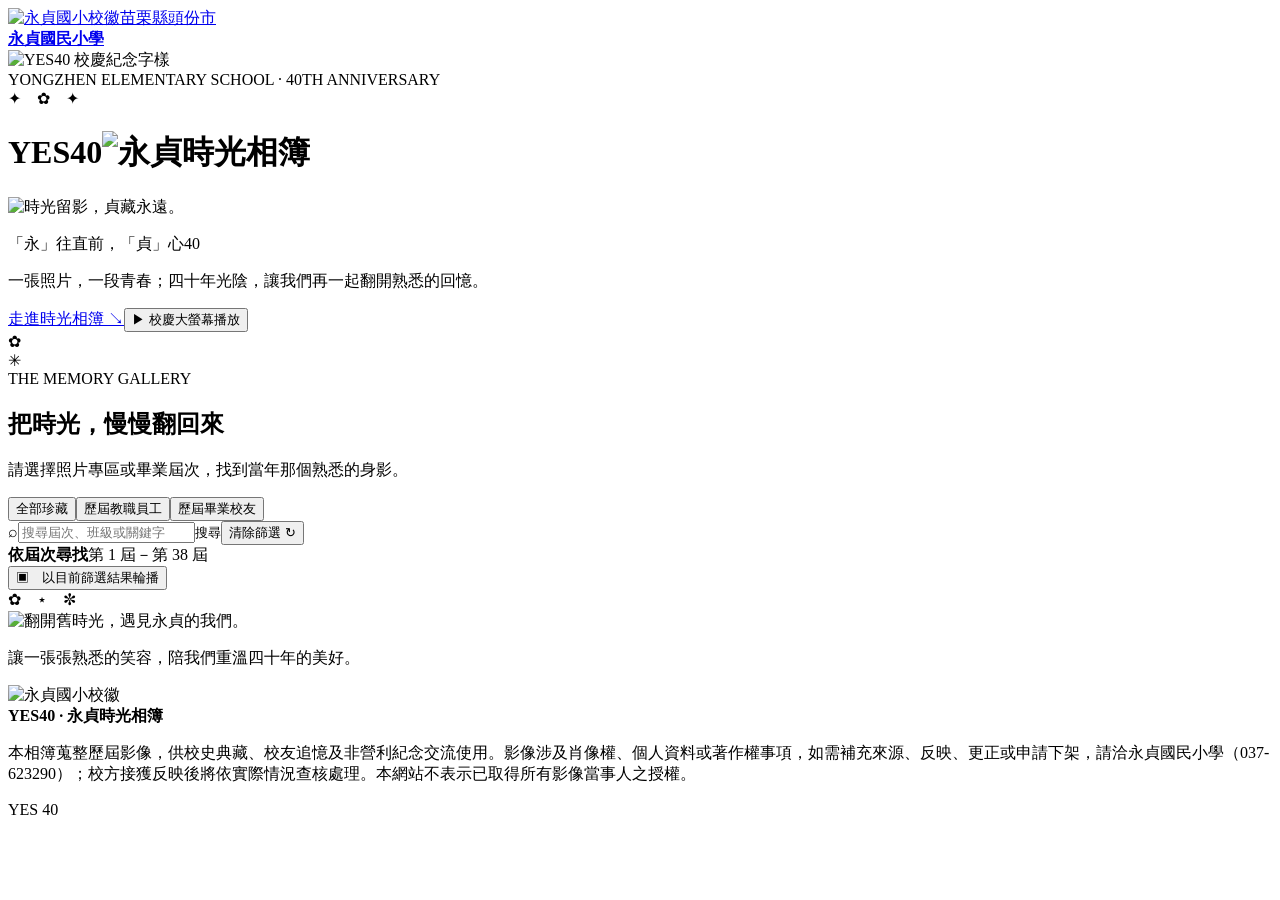
==== index.html @ 023f512a "Add files via upload" ====
<!doctype html>
<html lang="zh-Hant-TW"><head>
<meta charset="utf-8"><meta name="viewport" content="width=device-width,initial-scale=1"><meta name="theme-color" content="#fbe7cf">
<meta name="description" content="YES40 永貞時光相簿，珍藏永貞國小第一至三十八屆教職員工與畢業校友的校園記憶。">
<title>YES40｜永貞時光相簿</title><link rel="icon" href="assets/永貞國小校徽.png"><link rel="stylesheet" href="assets/style.css">
<script defer src="config.js"></script><script defer src="assets/data.js"></script><script defer src="assets/js/qr-offline.js"></script><script defer src="assets/app.js"></script>
</head>
<body data-page="home">
<div class="paper-grain" aria-hidden="true"></div>
<header class="masthead">
  <div class="topline"><a class="schoolbrand" href="index.html" aria-label="返回永貞時光相簿首頁"><img src="assets/永貞國小校徽.png" alt="永貞國小校徽"><span>苗栗縣頭份市<br><b>永貞國民小學</b></span></a><div class="topactions"><img class="yes-logo" src="assets/YES40紀念字樣.svg" alt="YES40 校慶紀念字樣"></div></div>
  <div class="hero-inner"><span class="mini-label">YONGZHEN ELEMENTARY SCHOOL · 40TH ANNIVERSARY</span><div class="ornament" aria-hidden="true">✦　✿　✦</div><h1><span class="headline-prefix">YES40</span><img class="hero-title-art" src="assets/手寫_永貞時光相簿.png" alt="永貞時光相簿"></h1><p class="hero-verse"><img src="assets/手寫_時光留影貞藏永遠.png" alt="時光留影，貞藏永遠。"></p><p class="hero-sub">「永」往直前，「貞」心40</p><p class="hero-desc">一張照片，一段青春；四十年光陰，讓我們再一起翻開熟悉的回憶。</p><div class="hero-actions"><a href="#albums" class="primarybtn">走進時光相簿 <span aria-hidden="true">↘</span></a><button id="slideStartTop" class="ghostbtn" type="button">▶ 校慶大螢幕播放</button></div></div>
  <div class="hero-flower flower-left" aria-hidden="true">✿</div><div class="hero-flower flower-right" aria-hidden="true">✳</div>
</header>
<main class="shell" id="albums">
  <div class="section-lead"><span class="caption-en">THE MEMORY GALLERY</span><h2>把時光，慢慢翻回來</h2><p>請選擇照片專區或畢業屆次，找到當年那個熟悉的身影。</p></div>
  <section class="collection-control" aria-label="相簿搜尋與篩選"><div class="zone-tabs" role="group" aria-label="照片專區"><button type="button" class="zone-tab active" data-zone="all">全部珍藏</button><button type="button" class="zone-tab" data-zone="staff">歷屆教職員工</button><button type="button" class="zone-tab" data-zone="graduate">歷屆畢業校友</button></div>
   <div class="filter-tools"><label class="searchbar"><span aria-hidden="true">⌕</span><input id="searchInput" type="search" placeholder="搜尋屆次、班級或關鍵字" aria-label="搜尋屆次、班級或關鍵字"><kbd>搜尋</kbd></label><button id="resetBtn" class="resetbtn" type="button">清除篩選 ↻</button></div>
   <div class="cohort-heading"><strong>依屆次尋找</strong><span>第 1 屆－第 38 屆</span></div><div id="cohortFilter" class="cohort-scroller" role="group" aria-label="依屆次篩選"></div>
  </section>
  <div id="qrAlert" class="qr-alert" role="status"></div>
  <div class="gallery-meta"><div id="resultLabel"></div><button id="slideStartGallery" class="slide-entry" type="button">▣　以目前篩選結果輪播</button></div>
  <div id="galleryRoot" aria-live="polite"></div>
  <div class="closing"><div class="closing-scribble" aria-hidden="true">✿　⋆　✼</div><img class="closing-verse" src="assets/手寫_翻開舊時光遇見永貞的我們.png" alt="翻開舊時光，遇見永貞的我們。"><p>讓一張張熟悉的笑容，陪我們重溫四十年的美好。</p></div>
</main>
<footer class="sitefooter"><img src="assets/永貞國小校徽.png" alt="永貞國小校徽"><div><strong>YES40 · 永貞時光相簿</strong><p>本相簿蒐整歷屆影像，供校史典藏、校友追憶及非營利紀念交流使用。影像涉及肖像權、個人資料或著作權事項，如需補充來源、反映、更正或申請下架，請洽永貞國民小學（037-623290）；校方接獲反映後將依實際情況查核處理。本網站不表示已取得所有影像當事人之授權。</p></div><span class="footer-40">YES 40</span></footer>
<div id="modalRoot"></div>
</body></html>
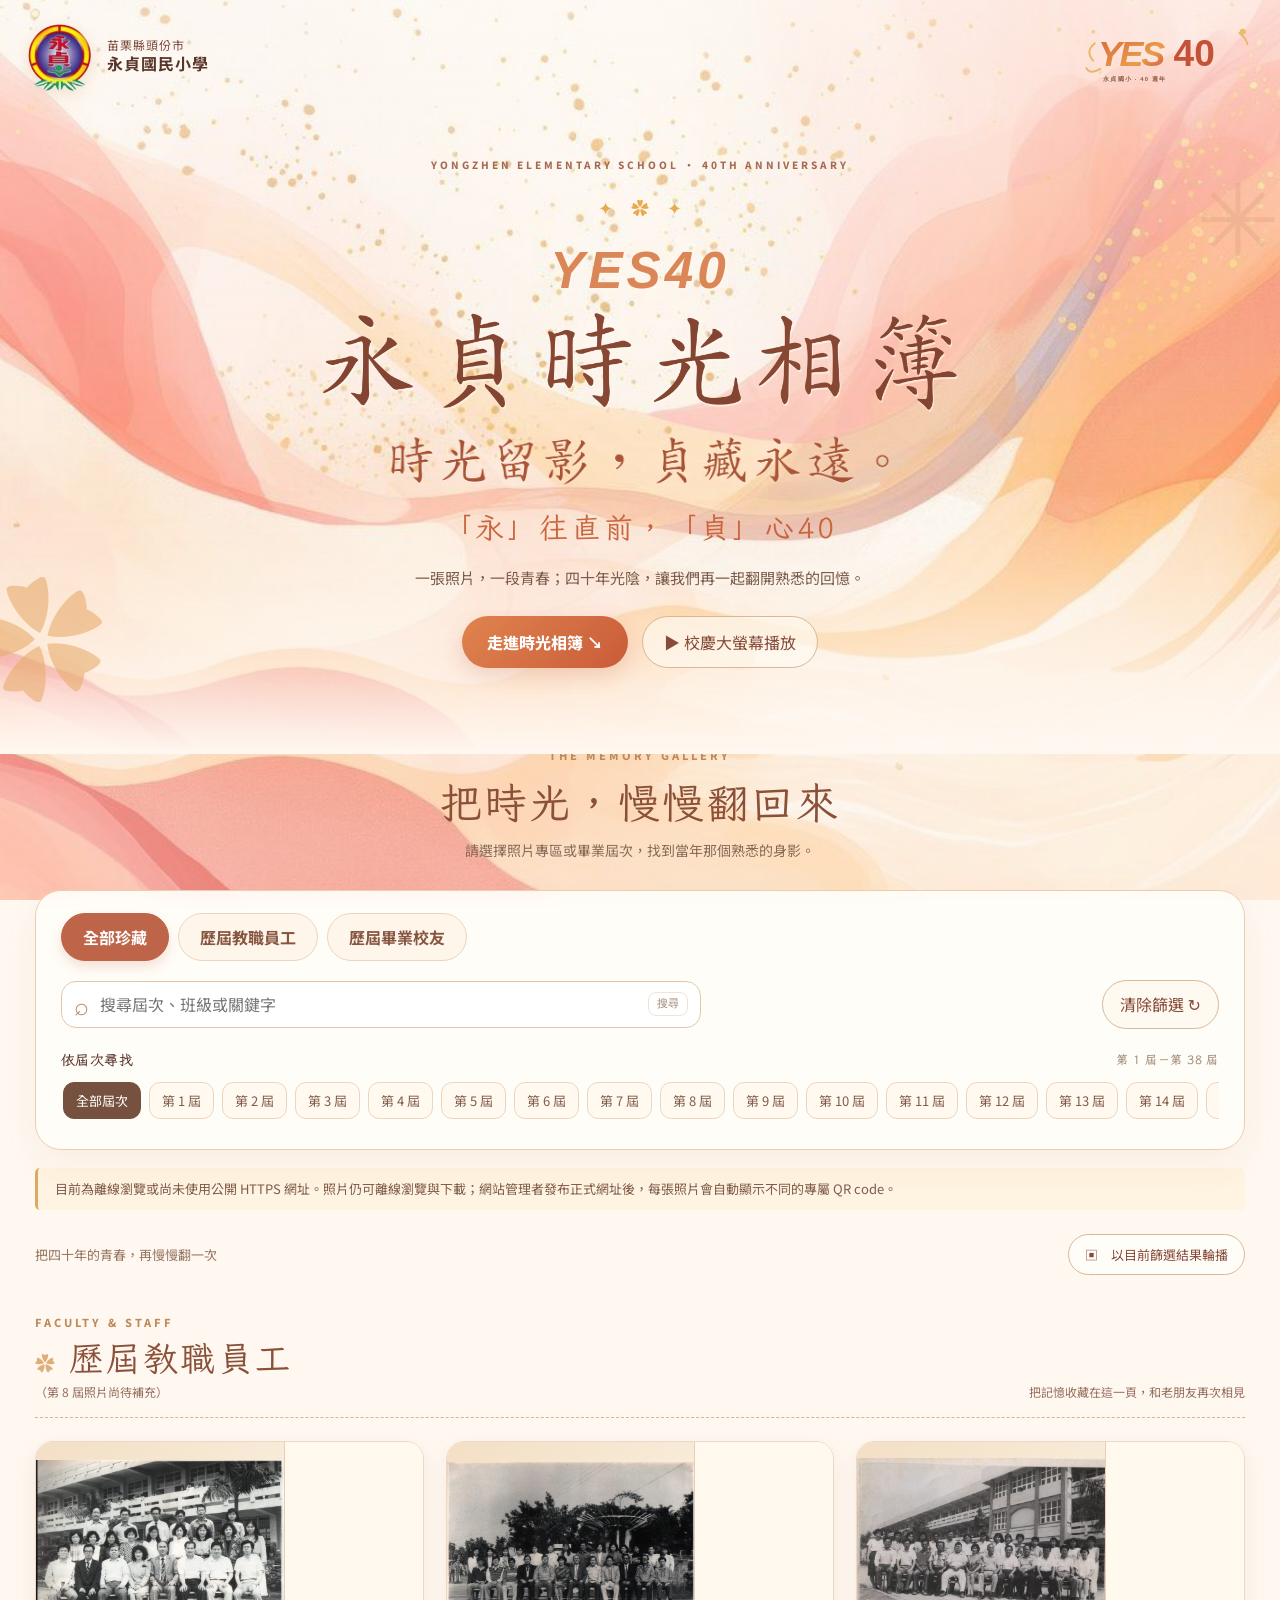
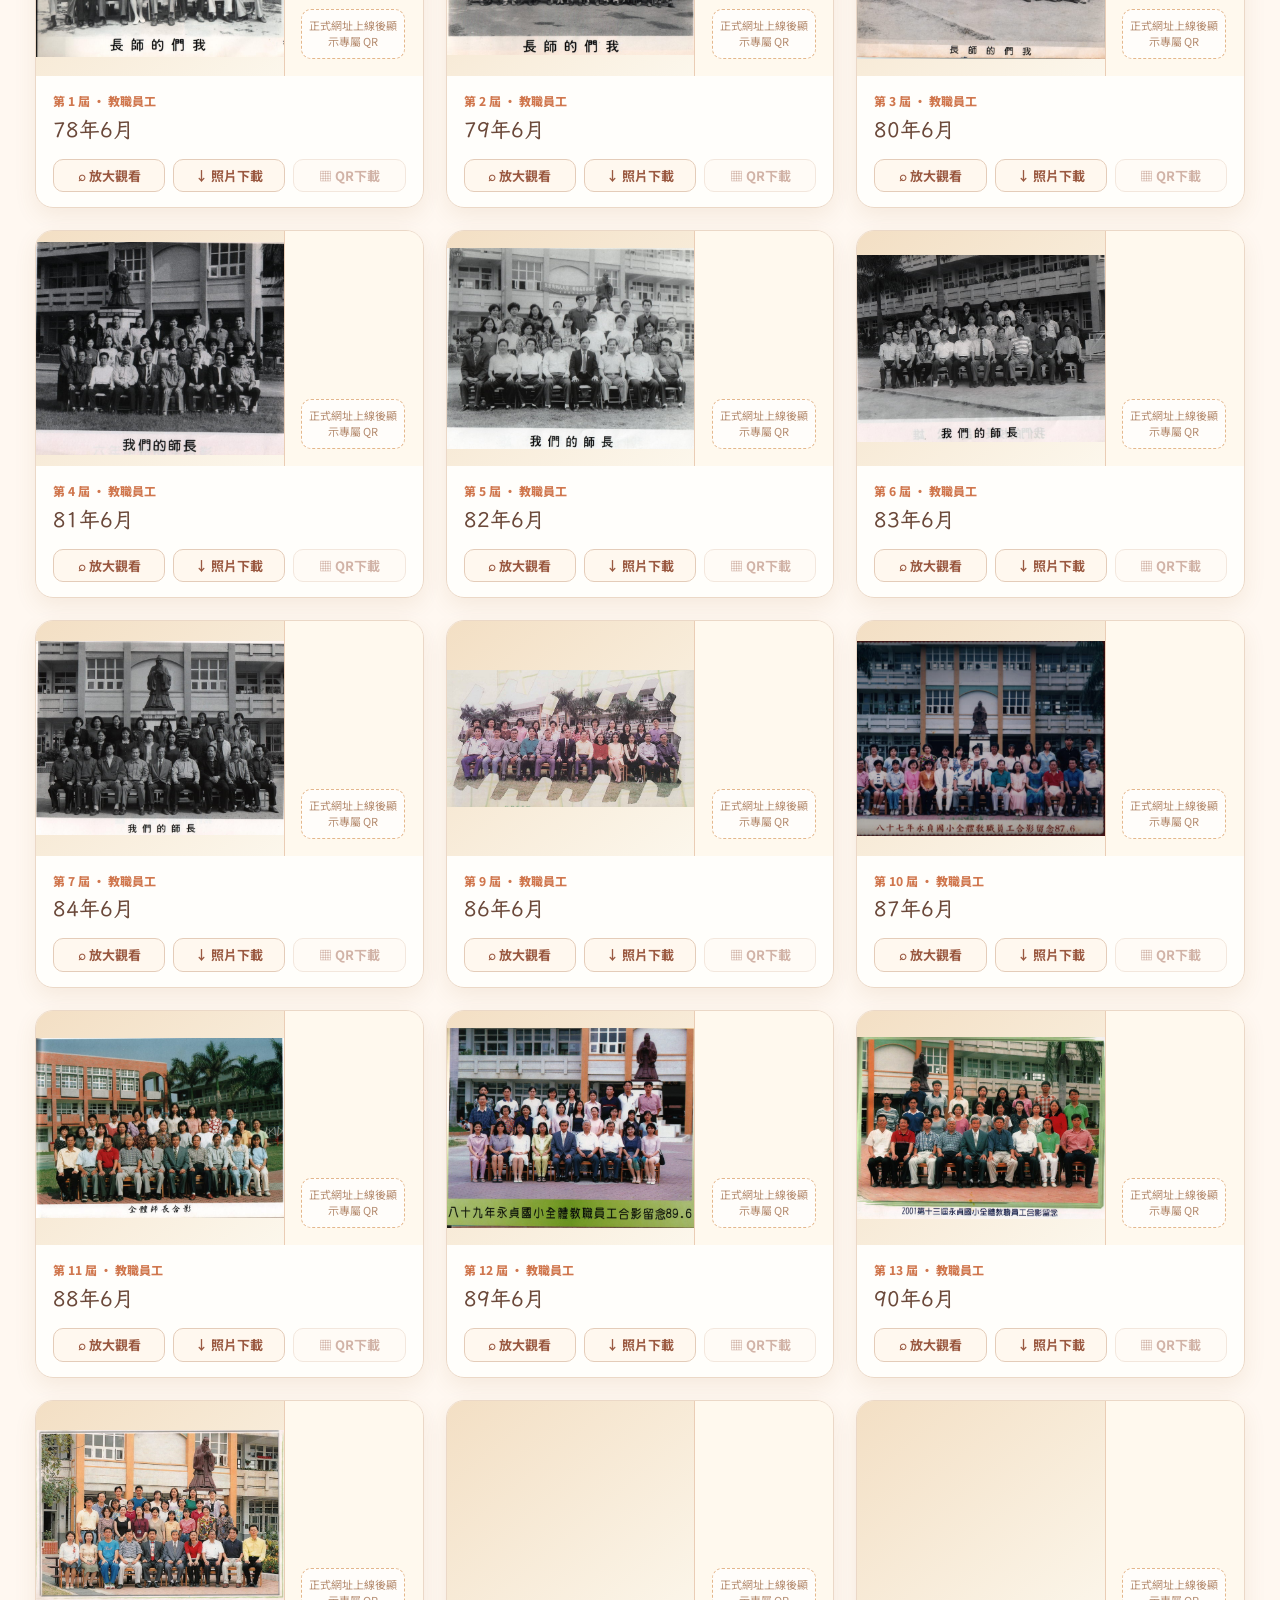
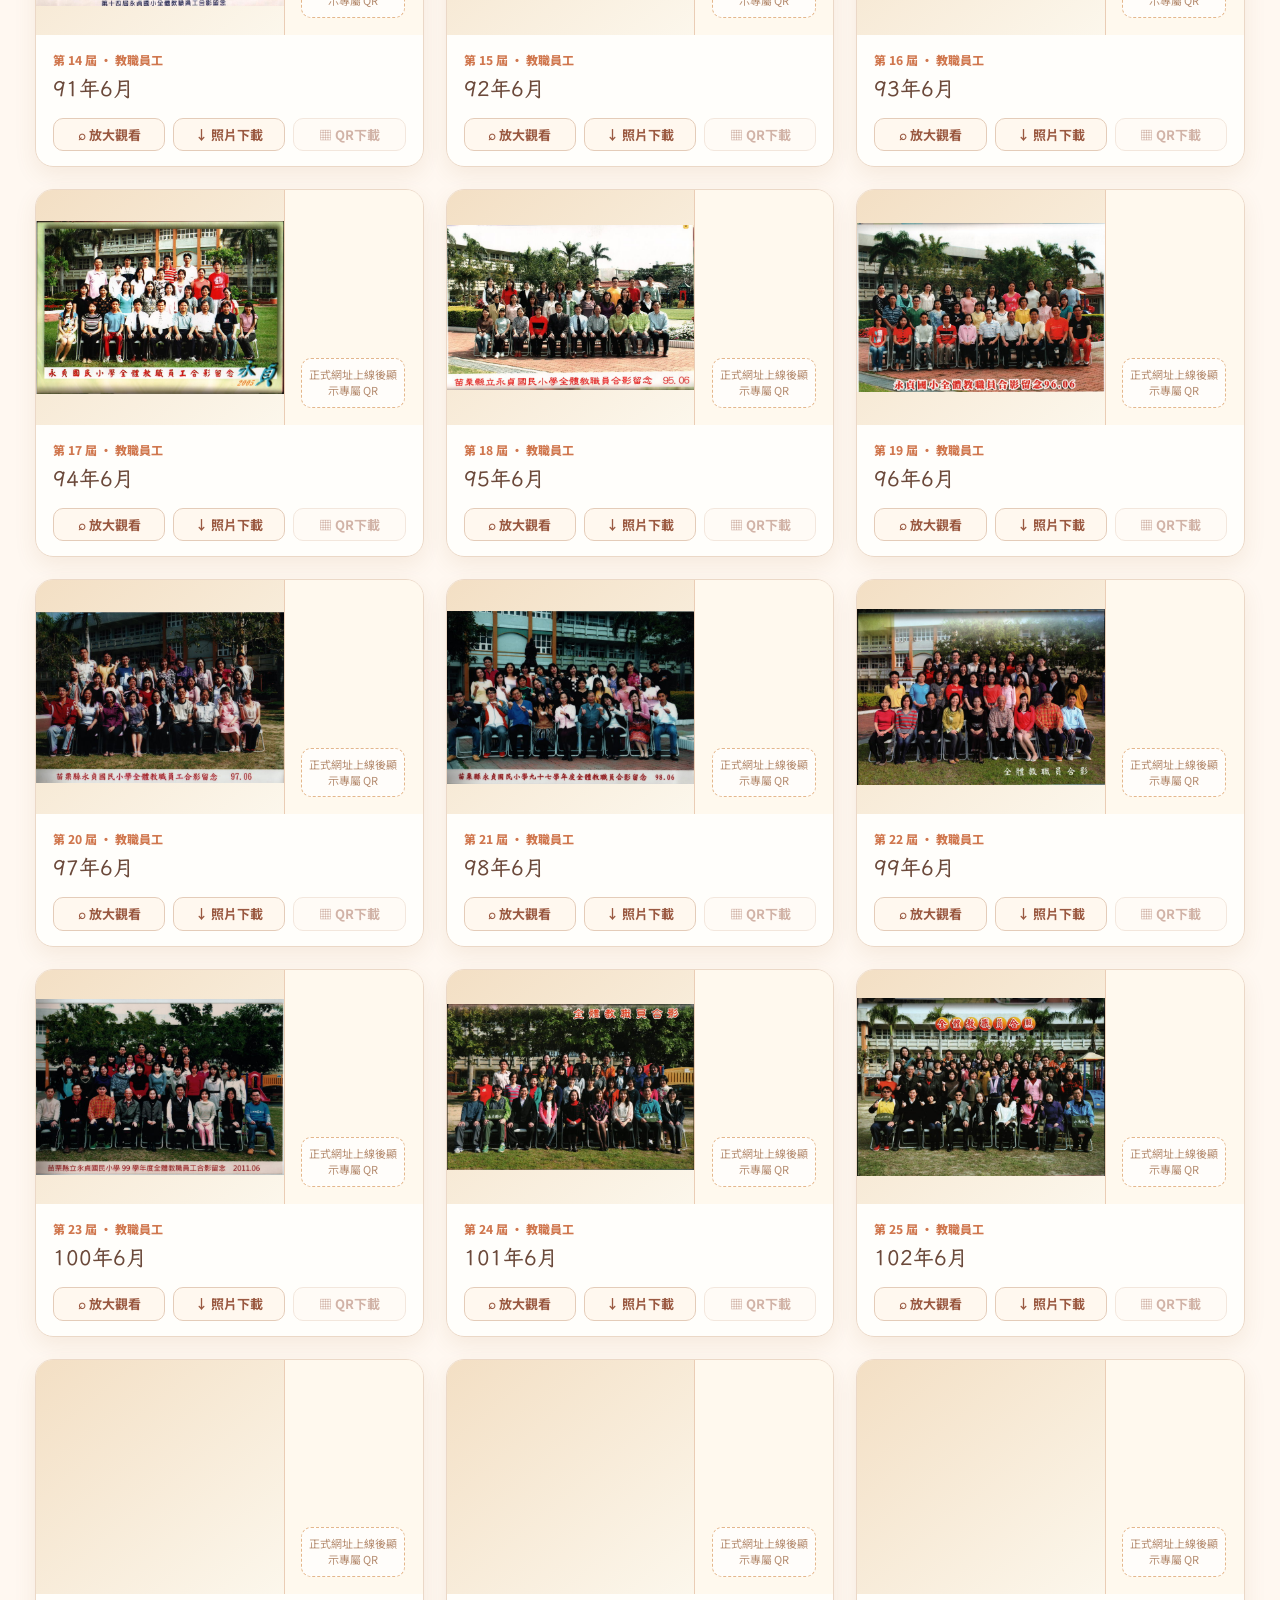
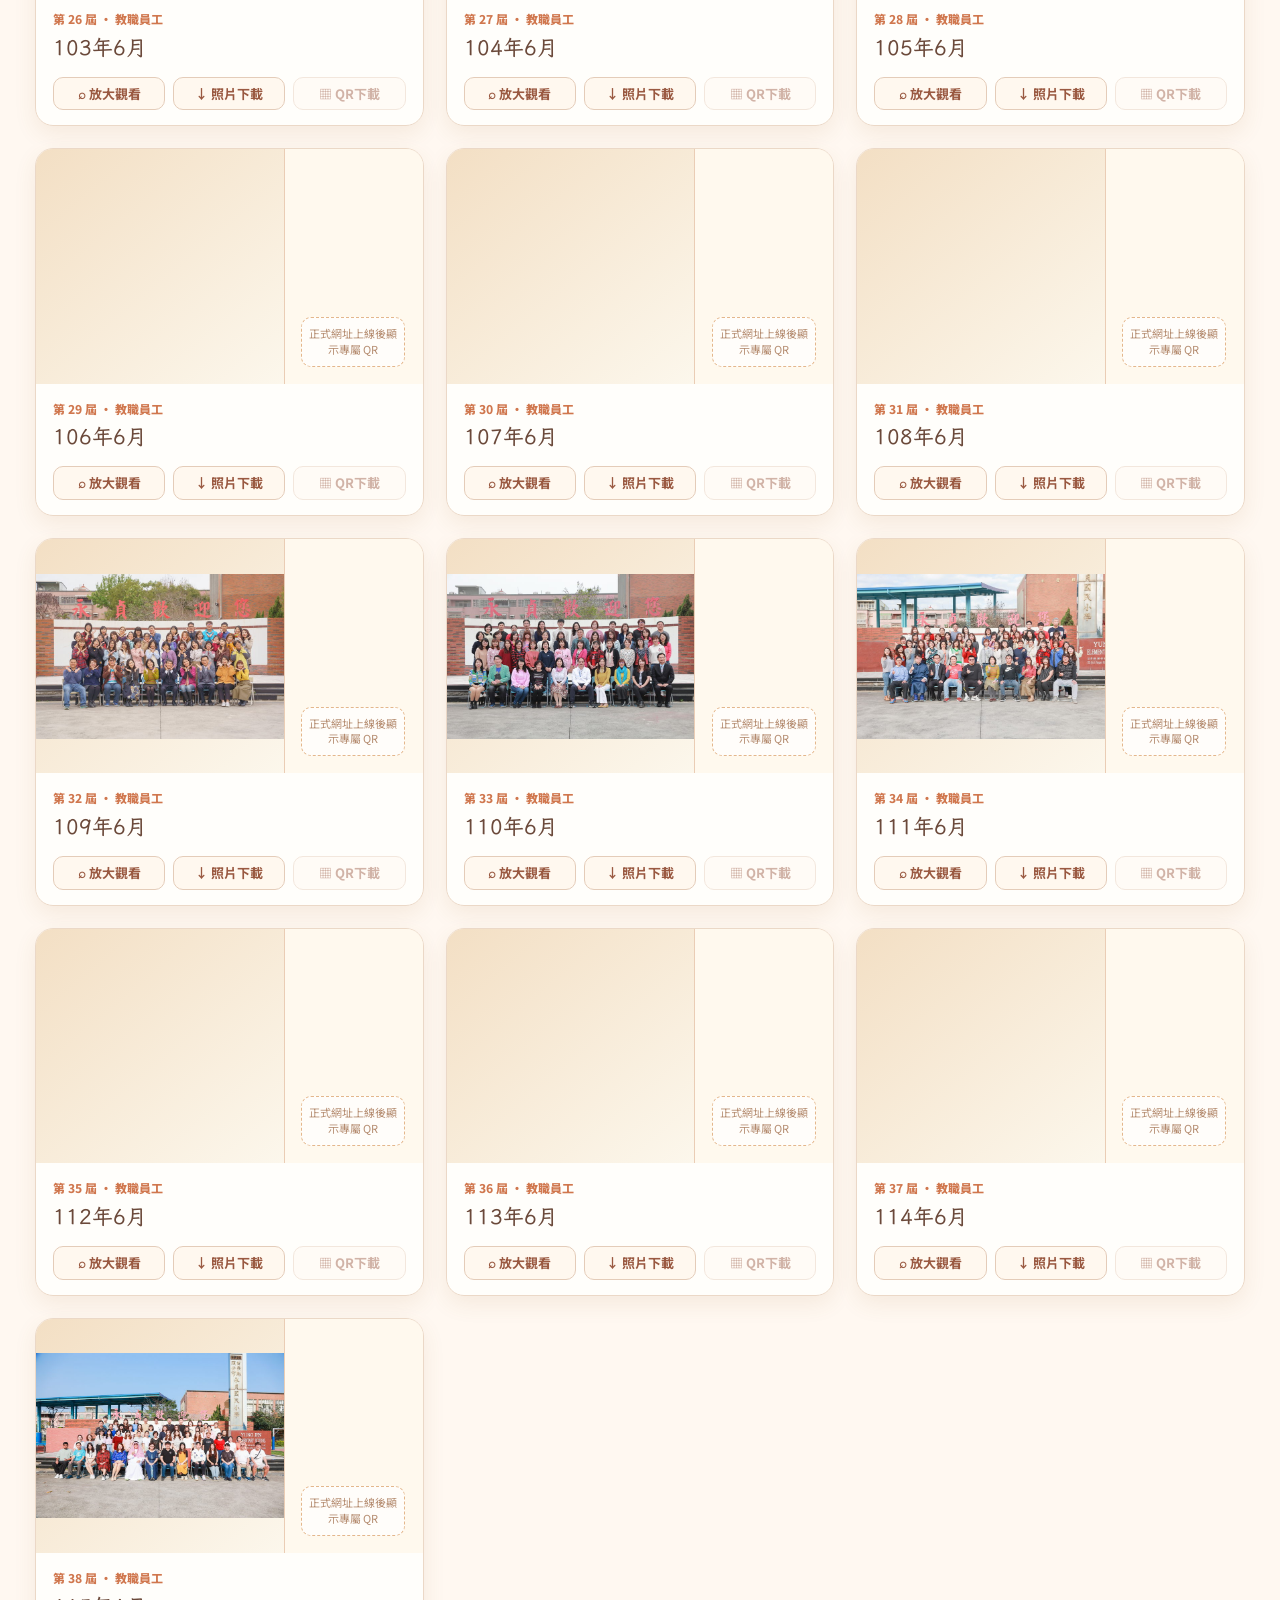
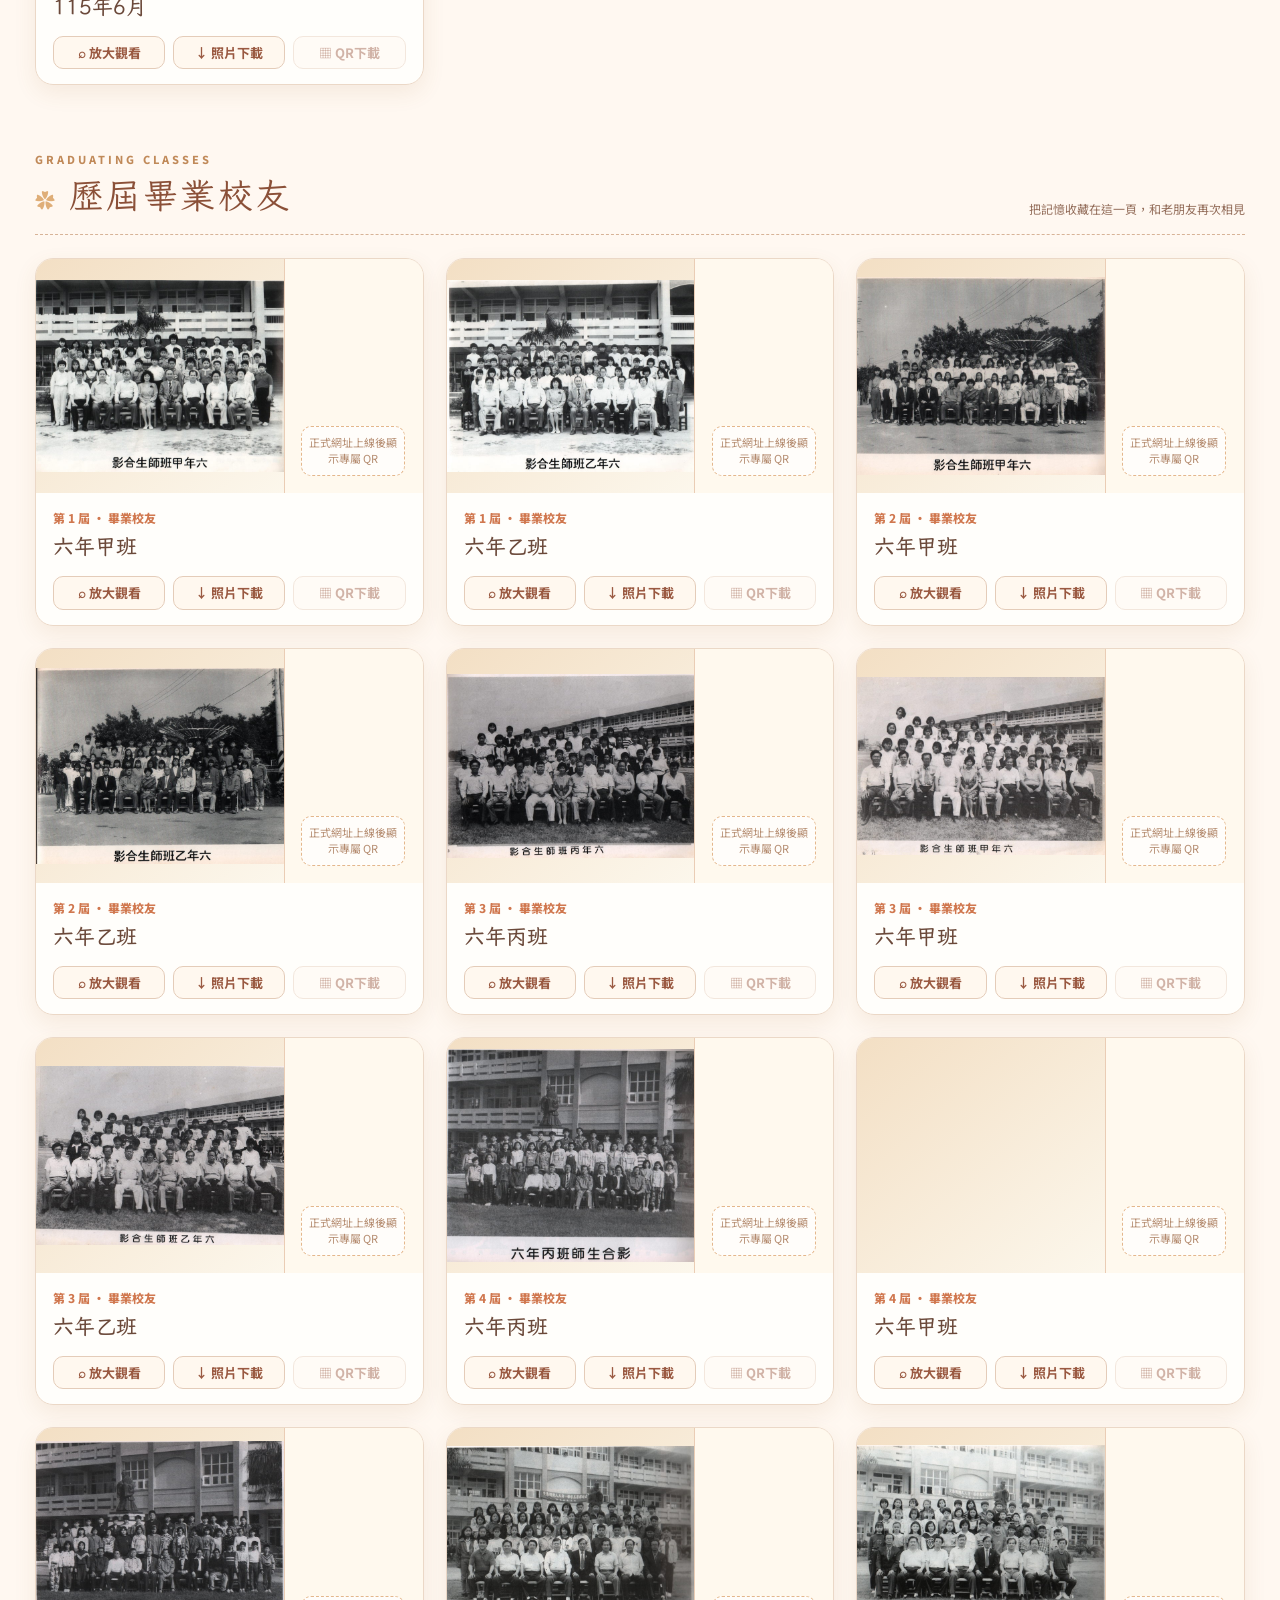
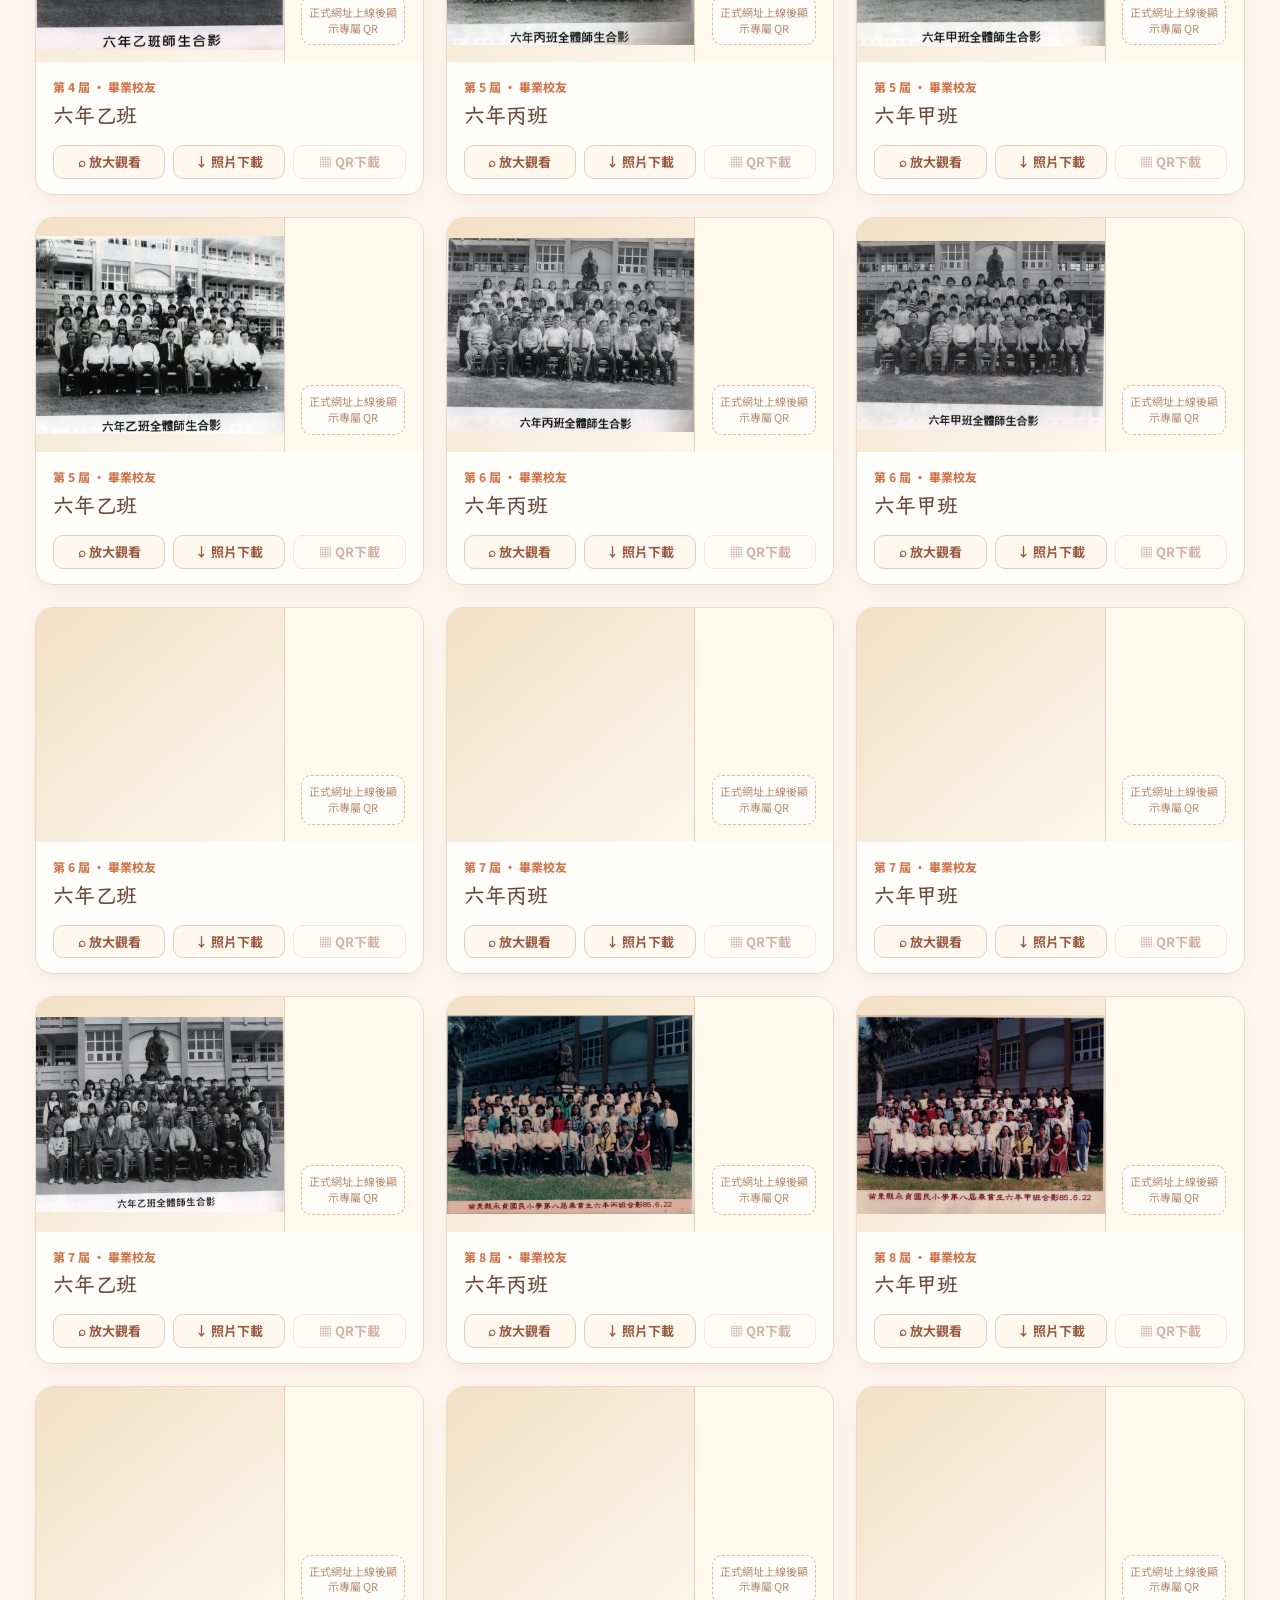
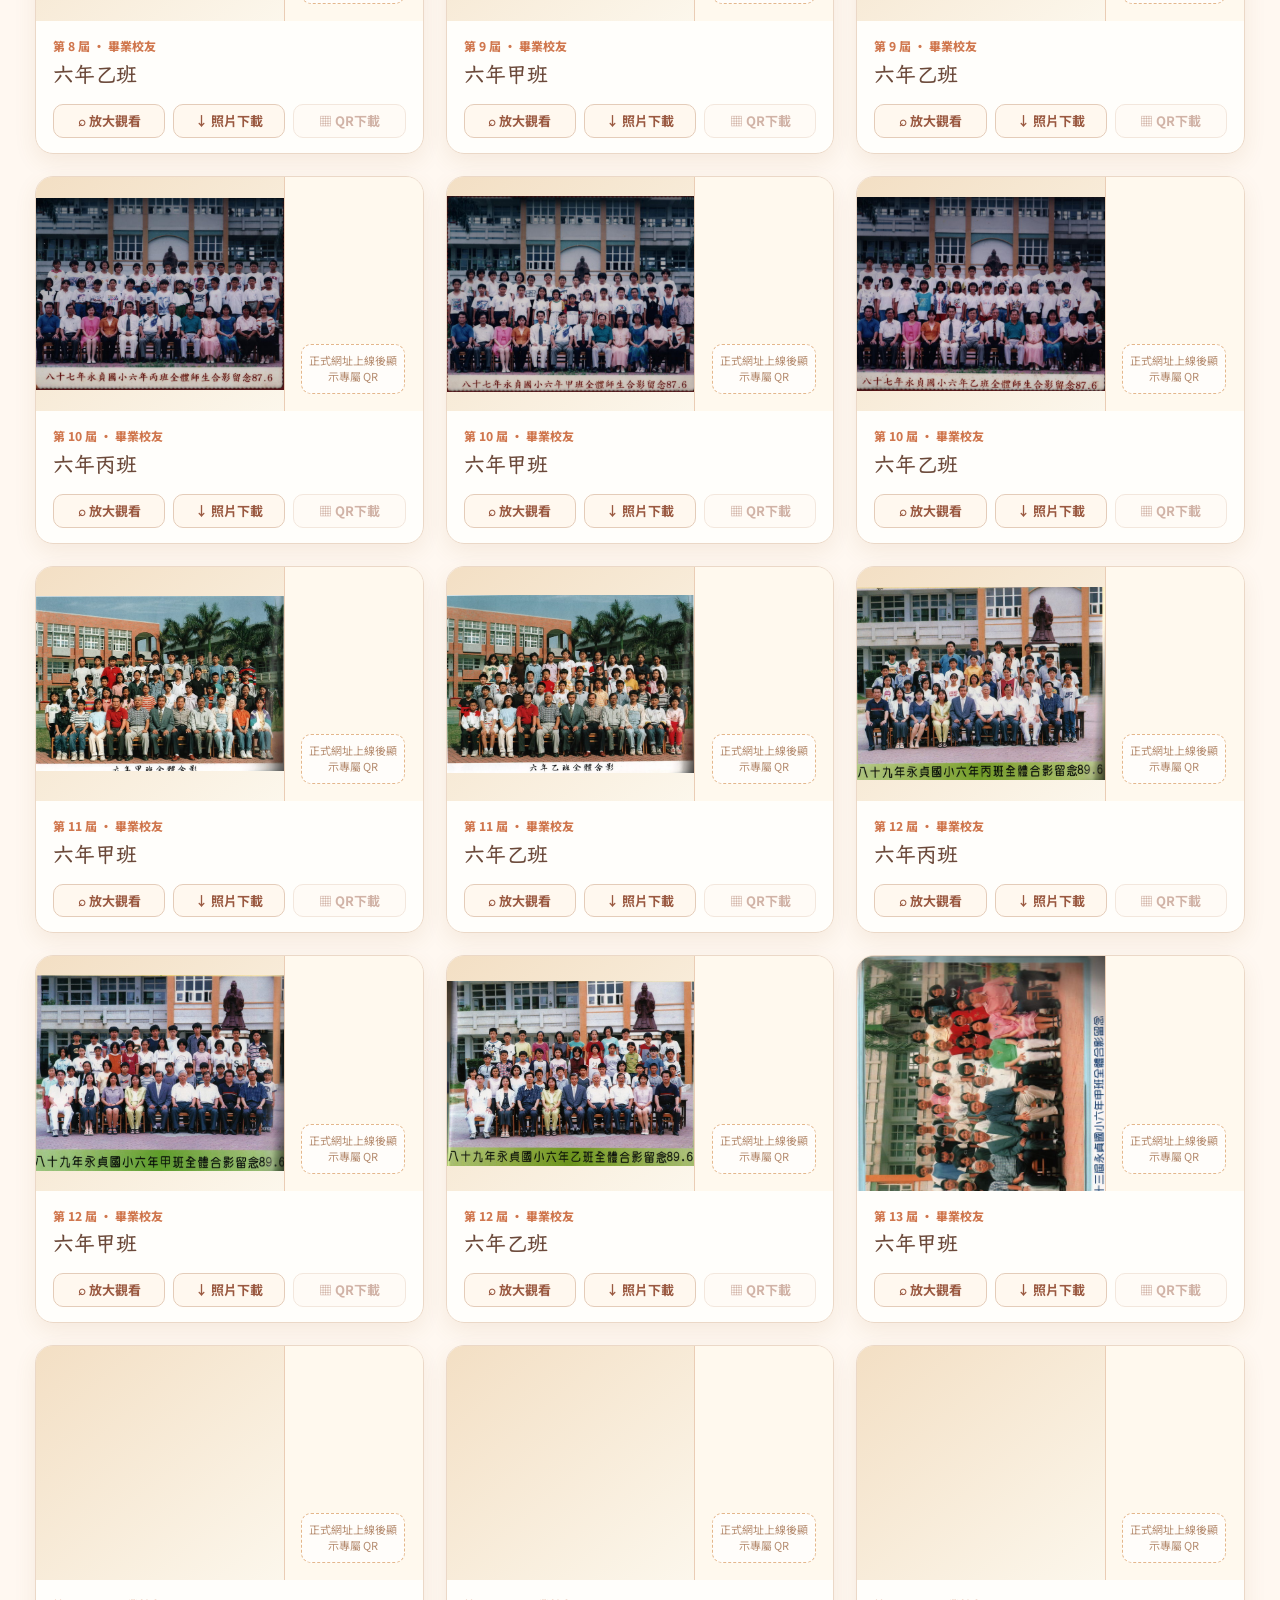
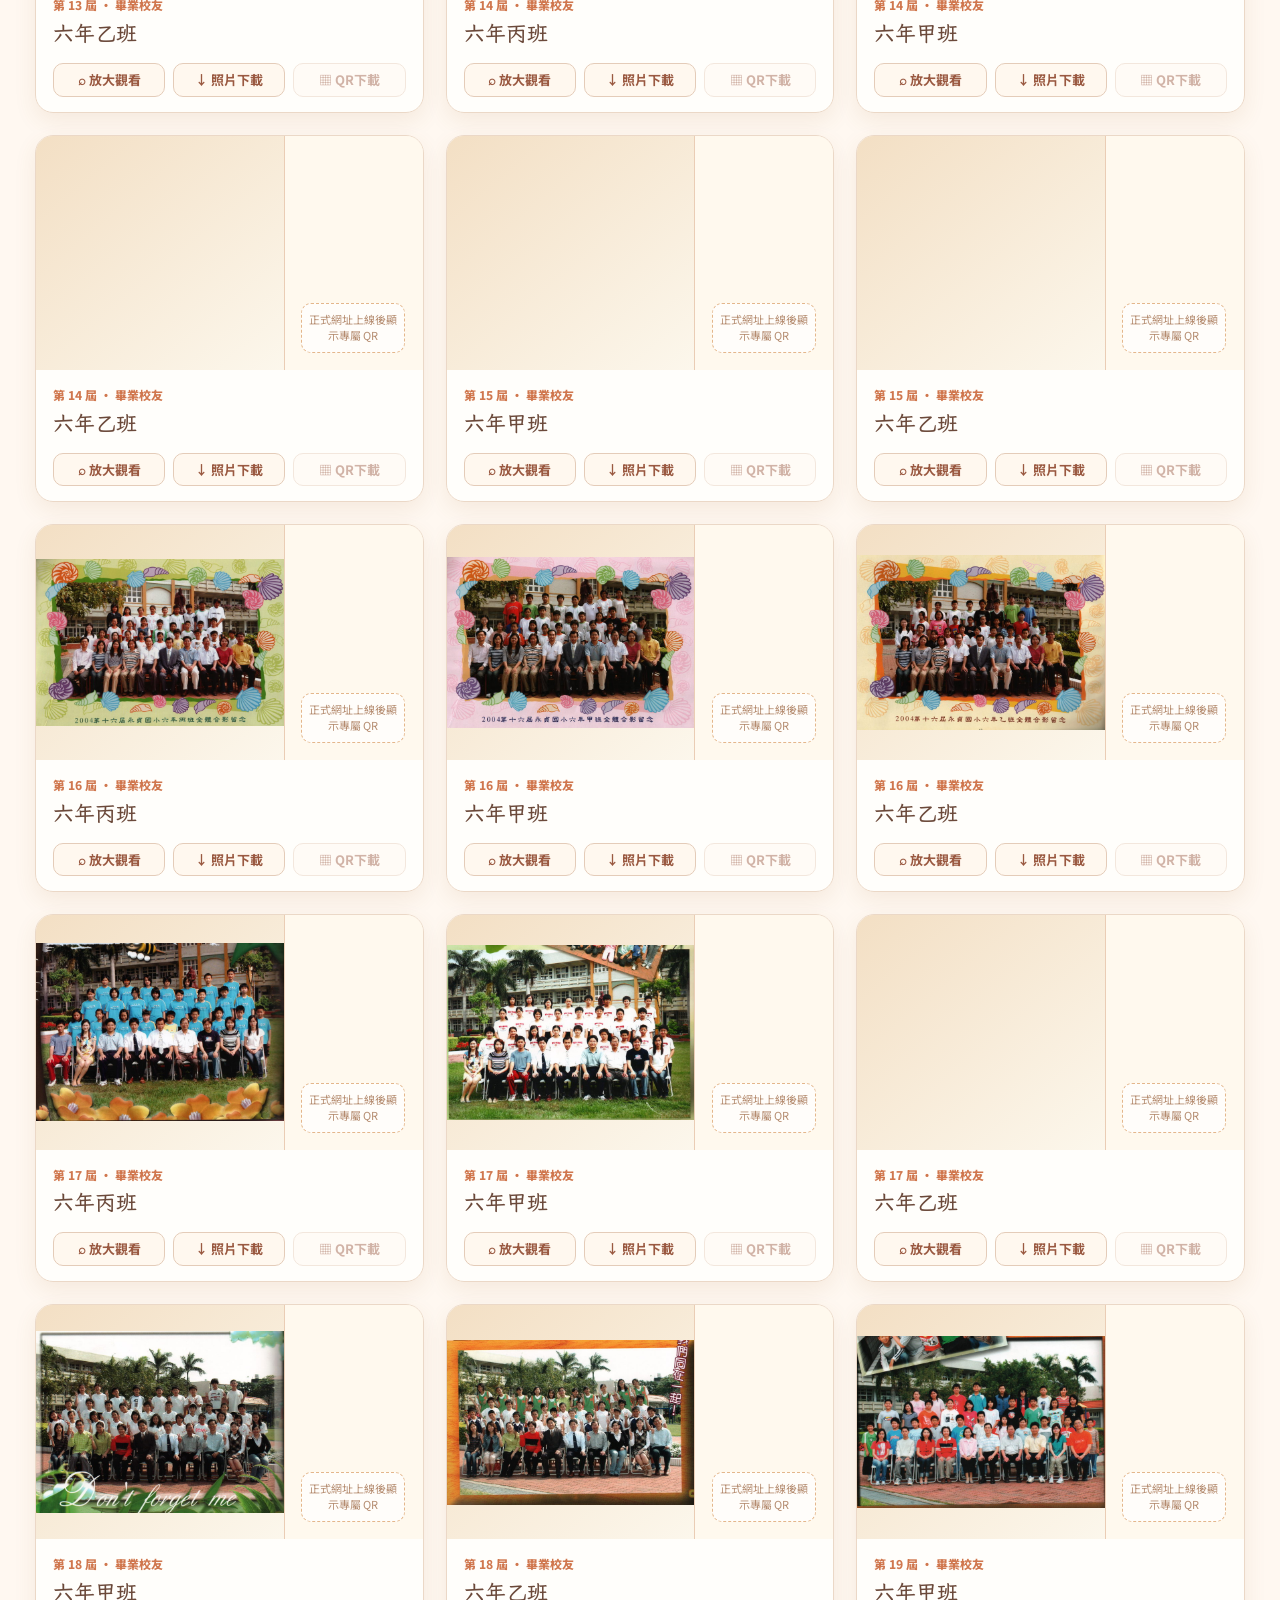
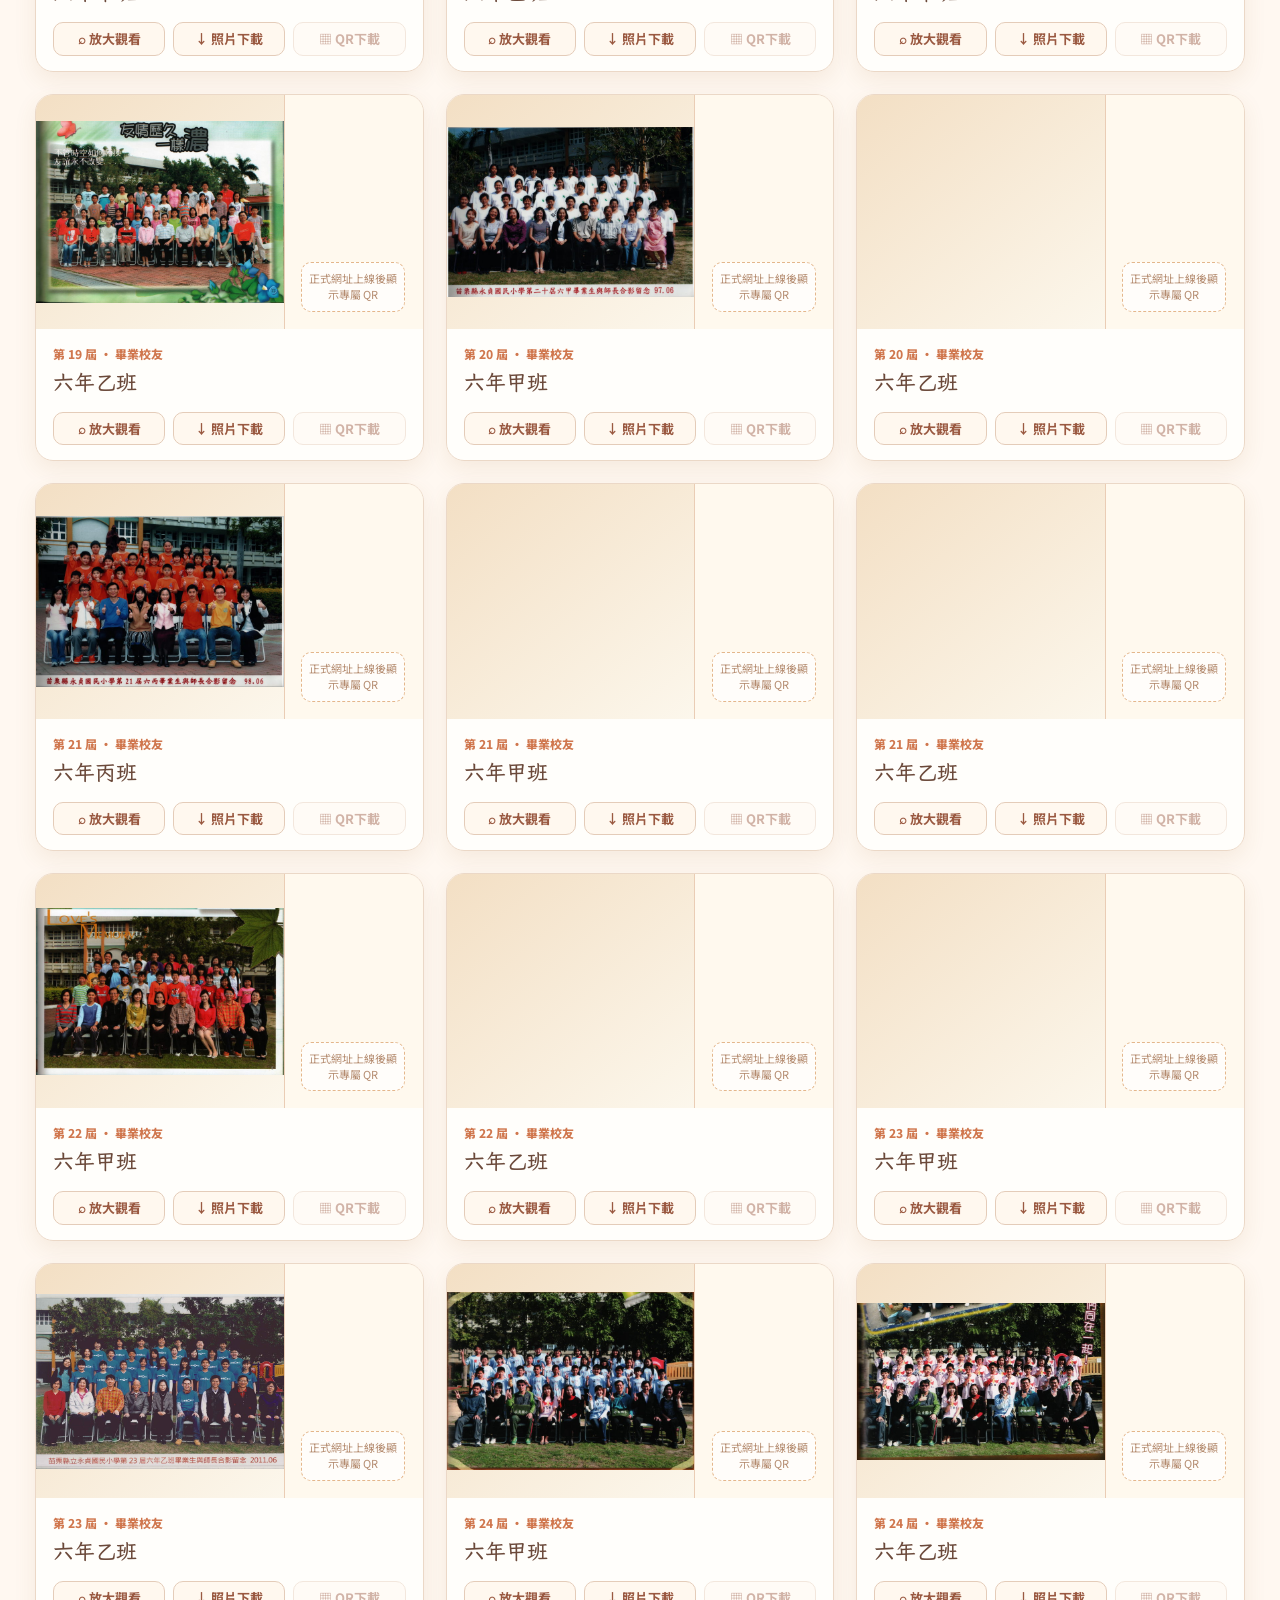
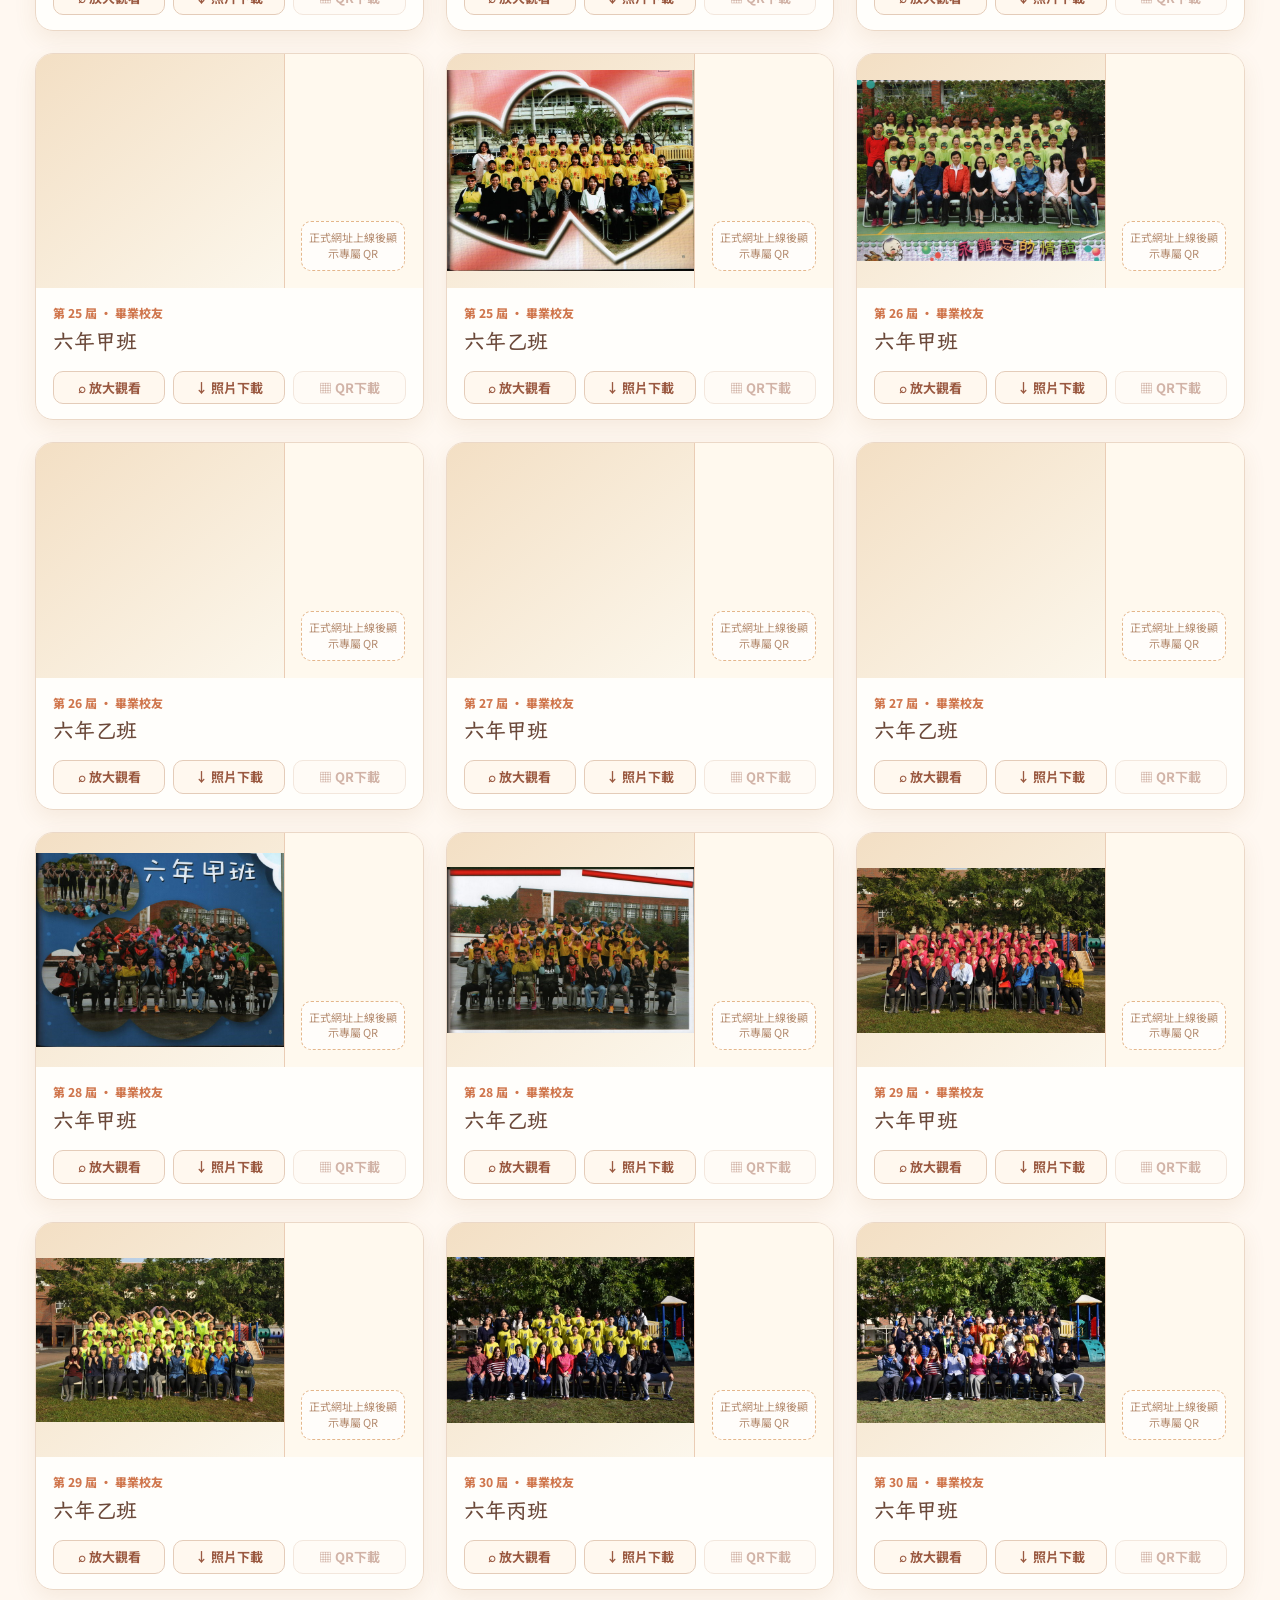
==== commit b3cab8bf: "Add files via upload" ====
--- a/index.html
+++ b/index.html
@@ -4,6 +4,56 @@
 <meta name="description" content="YES40 永貞時光相簿，珍藏永貞國小第一至三十八屆教職員工與畢業校友的校園記憶。">
 <title>YES40｜永貞時光相簿</title><link rel="icon" href="assets/永貞國小校徽.png"><link rel="stylesheet" href="assets/style.css">
 <script defer src="config.js"></script><script defer src="assets/data.js"></script><script defer src="assets/js/qr-offline.js"></script><script defer src="assets/app.js"></script>
+
+<!-- YES40_FONT_V4_START -->
+<link rel="preconnect" href="https://fonts.googleapis.com">
+<link rel="preconnect" href="https://fonts.gstatic.com" crossorigin>
+<link rel="stylesheet" href="https://fonts.googleapis.com/css2?family=LXGW+WenKai+TC:wght@400;700&family=Noto+Sans+TC:wght@400;500;600;700&display=swap">
+<style id="YES40_FONT_V4_CSS">
+/* YES40 v4 · 霞鶩文楷 TC x 清晰閱讀字體 | 2026-10-23
+   僅修改字體呈現，不修改照片、輪播、QR Code 或 JavaScript 邏輯。 */
+:root {
+  --yes40-title-font: 'LXGW WenKai TC', 'DFKai-SB', 'BiauKai', 'KaiTi', serif;
+  --yes40-reading-font: 'Noto Sans TC', 'Microsoft JhengHei', 'PingFang TC', system-ui, sans-serif;
+}
+/* 導覽、操作文字與說明：清晰易讀 */
+html, body, button, input, select, textarea, nav, footer, small, label,
+[role='button'], .top-nav, .toolbar, .actions, .controls,
+.screen-control, .modal-toolbar, .sharebox, .footnote,
+.photo-card p, .detail p, .caption, .description, .hint, .tip,
+[class*='copyright'], [class*='notice'], [class*='disclaimer'],
+[class*='qr-tip'], [class*='toolbar'] {
+  font-family: var(--yes40-reading-font) !important;
+}
+/* 主題標題、相簿名稱、屆次：溫暖的霞鶩文楷 */
+h1, h2, h3, h4,
+#gallery-title, #screen-title, #modal-title,
+.brand h1, .hero h2, .tile h3, .photo-card h3, .screen-meta h2,
+.section-title h2, .screen-head strong,
+[class~='title'], [class~='heading'],
+[class*='-title']:not(button):not(a):not(input):not(select),
+[class*='_title']:not(button):not(a):not(input):not(select),
+[class*='-heading']:not(button):not(a):not(input):not(select),
+[class*='_heading']:not(button):not(a):not(input):not(select) {
+  font-family: var(--yes40-title-font) !important;
+  font-weight: 700;
+  letter-spacing: .035em;
+  line-height: 1.38;
+  overflow-wrap: anywhere;
+}
+/* 避免年份 / YES40 字樣換成楷體後破壞識別標誌 */
+.mark, .forty, [class*='logo'], [class*='brand-mark'] {
+  font-family: var(--yes40-reading-font) !important;
+}
+/* 小螢幕略收字距，維持原版面 */
+@media (max-width: 700px) {
+  h1, h2, h3, h4, [class~='title'], [class*='-title'] {
+    letter-spacing: .01em;
+  }
+}
+</style>
+<!-- YES40_FONT_V4_END -->
+
 </head>
 <body data-page="home">
 <div class="paper-grain" aria-hidden="true"></div>
--- a/assets/style.css
+++ b/assets/style.css
@@ -0,0 +1,39 @@
+:root{--orange:#ca663f;--copper:#9a4434;--dark:#583528;--brown:#8c5f4e;--soft:#fffaf4;--cream:#fff4e3;--edge:#efd8bd;--peach:#ffe8d7;--green:#567c63;--hand:'ChenYuluoyan','辰宇落雁體','AR PL KaitiM Big5','BiauKai','DFKai-SB','KaiTi','STKaiti','Kaiti TC','LXGW WenKai TC',serif;--font:'Noto Sans TC','Microsoft JhengHei','PingFang TC',sans-serif}
+*{box-sizing:border-box}html{scroll-behavior:smooth}body{margin:0;background:#fff8f1;color:var(--dark);font-family:var(--font);font-size:16px;line-height:1.65}button,input,select{font:inherit}button{cursor:pointer}button:focus-visible,a:focus-visible,input:focus-visible{outline:3px solid #558eaa;outline-offset:3px}a{color:inherit;text-decoration:none}img{max-width:100%}body::before{content:'';position:fixed;inset:0;background:url('BG.jpg') center top/cover no-repeat;z-index:-2;opacity:.52;pointer-events:none}.paper-grain{position:absolute;inset:0;height:630px;z-index:-1;pointer-events:none;background-image:radial-gradient(#d7a75e 1px,transparent 1px);background-size:49px 51px;opacity:.16}
+.masthead{background:linear-gradient(180deg,rgba(255,252,246,.52),rgba(255,244,226,.12) 65%,#fff8f1 100%),url('BG.jpg') center/cover no-repeat;min-height:620px;position:relative;overflow:hidden}.topline{width:min(1240px,calc(100% - 52px));margin:auto;padding:19px 0;display:flex;justify-content:space-between;align-items:center;gap:14px}.schoolbrand{display:flex;align-items:center;gap:11px;line-height:1.3;font-size:12px;color:#7d483c;letter-spacing:1px}.schoolbrand img{width:70px;height:73px;object-fit:contain;filter:drop-shadow(0 5px 8px #cf995a44)}.schoolbrand b{font-size:16px;color:var(--dark)}.topactions{display:flex;align-items:center;gap:18px}.yes-logo{width:170px;height:67px;object-fit:contain}.topbtn,.resetbtn,.ghostbtn,.slide-entry,.back-link,.secondarybtn{border:1px solid #d9b797;color:#884a39;background:#fff9f0d9;border-radius:999px;padding:10px 17px;transition:.2s}.topbtn:hover,.resetbtn:hover,.ghostbtn:hover,.slide-entry:hover,.secondarybtn:hover{background:#ffe2c6}.hero-inner{max-width:860px;margin:26px auto 55px;padding:18px 24px 60px;text-align:center}.mini-label{font-size:10px;letter-spacing:3px;color:#a56952;font-weight:800}.ornament{font-size:18px;color:#e8ab53;margin:18px}.hero-inner h1{margin:0;display:flex;flex-direction:column;align-items:center;line-height:1.16}.headline-prefix{font-family:Arial Rounded MT Bold,Arial,sans-serif;font-size:clamp(30px,4vw,52px);font-weight:900;font-style:italic;color:#da8657;letter-spacing:4px;text-shadow:2px 2px 0 #fff7ed}.hero-inner h1 span:last-child{font-family:var(--hand);font-size:clamp(52px,7vw,96px);font-weight:800;letter-spacing:5px;color:#8b4b38;text-shadow:2px 4px 1px #fff7e5}.hero-sub{font-family:var(--hand);font-size:clamp(22px,3vw,34px);font-weight:800;color:var(--orange);letter-spacing:3px;margin:12px 0}.hero-desc{font-size:15px;color:#795a4a;margin:24px 0 28px}.hero-actions{display:flex;justify-content:center;flex-wrap:wrap;gap:14px}.primarybtn{border-radius:999px;padding:13px 25px;background:linear-gradient(135deg,#df844e,#ca5b39);color:white;font-weight:800;box-shadow:0 8px 20px #bd613a33}.primarybtn:hover{transform:translateY(-2px)}.ghostbtn{background:#fffbf2a8;padding:12px 21px}.hero-flower{position:absolute;color:#e8ab6e99;font-size:130px;pointer-events:none}.flower-left{left:-25px;bottom:15px;transform:rotate(-16deg)}.flower-right{right:0;top:130px;color:#e3a88877;font-size:100px}
+.shell{width:min(1210px,calc(100% - 46px));margin:-14px auto 70px}.section-lead{text-align:center;margin-bottom:28px}.caption-en{letter-spacing:3px;color:#c08958;font-weight:800;font-size:11px}.section-lead h2,.group-head h3,.closing strong{font-family:var(--hand);font-size:clamp(28px,4vw,42px);font-weight:800;color:#8b5038;margin:7px 0}.section-lead p{font-size:14px;color:#876a56;margin:5px}.collection-control{background:#fffdf8ed;border:1px solid #ecccb3;border-radius:26px;padding:22px 25px 23px;box-shadow:0 15px 34px #a86b3b12;backdrop-filter:blur(6px)}.zone-tabs{display:flex;gap:9px;flex-wrap:wrap}.zone-tab{background:#fff6eb;border:1px solid #edd5bc;color:#875640;border-radius:25px;font-weight:700;padding:10px 21px}.zone-tab.active{color:white;background:#bd6449;border-color:#bd6449;box-shadow:0 6px 12px #bc62452e}.filter-tools{display:flex;gap:16px;margin-top:19px;align-items:center;justify-content:space-between;flex-wrap:wrap}.searchbar{display:flex;flex:1;min-width:240px;max-width:640px;background:#fff;border:1px solid #e5c5a9;border-radius:15px;align-items:center;padding:0 12px;gap:9px;color:#bc8c6b}.searchbar span{font-size:25px}.searchbar input{width:100%;background:transparent;border:0;outline:0;height:45px;color:var(--dark)}kbd{font-size:11px;white-space:nowrap;color:#9c816f;border:1px solid #f0e4d9;padding:2px 8px;border-radius:8px}.cohort-heading{display:flex;justify-content:space-between;gap:12px;align-items:center;margin-top:22px;font-size:14px}.cohort-heading span{color:#a28b76;font-size:12px}.cohort-scroller{display:flex;gap:8px;overflow-x:auto;padding:12px 2px 7px;scrollbar-color:#ddb798 transparent;scrollbar-width:thin}.cohort-chip{flex:none;padding:7px 12px;min-width:53px;border-radius:11px;border:1px solid #ecd6c2;background:#fff9ef;color:#805c4c;font-size:13px}.cohort-chip.active{background:#77513f;color:white;border-color:#77513f}.qr-alert{font-size:13px;line-height:1.5;color:#805c4b;background:#fff3dfdd;border-left:3px solid #deaa61;border-radius:5px;padding:11px 17px;margin:18px 0 4px}.qr-alert:empty{display:none}.qr-alert button{border:0;background:transparent;text-decoration:underline;font-weight:bold;color:#a34a39;padding:0 4px}.gallery-meta{margin:24px 0 8px;display:flex;align-items:center;justify-content:space-between;gap:10px;color:#94735f;font-size:13px}.slide-entry{padding:9px 16px;font-size:13px;background:#fffdf8}.album-group{padding:24px 0 35px}.group-head{display:flex;justify-content:space-between;align-items:end;padding-bottom:15px;border-bottom:1px dashed #d7b397;margin-bottom:23px;gap:15px}.group-head h3{margin:0;font-size:35px}.group-head h3::before{content:'✿';font-family:var(--font);color:#dfae78;font-size:20px;margin-right:12px}.group-head p{margin:0;color:#946e5b;font-size:12px}.gallery-grid{display:grid;grid-template-columns:repeat(3,minmax(0,1fr));gap:22px}.photo-card{min-width:0;background:rgba(255,254,251,.94);border:1px solid #ebd8c7;border-radius:18px;overflow:hidden;box-shadow:0 8px 22px #9b623319;transition:transform .2s,box-shadow .2s}.photo-card:hover{transform:translateY(-4px);box-shadow:0 13px 26px #9b623330}.image-shell{width:100%;display:flex;border:0;text-align:left;padding:0;position:relative;background:#f5e9d9;aspect-ratio:1.65;overflow:hidden;align-items:stretch}.image-shell .photo-wrap{flex:1;display:grid;place-items:center;min-width:0;background:linear-gradient(140deg,#f3dfc4,#fcf7ec)}.image-shell img{width:100%;height:100%;object-fit:contain}.image-shell .qr-rail{flex:0 0 139px;display:flex;justify-content:center;align-items:center;background:#fff9ee;box-shadow:inset 1px 0 0 #eacdb5;position:relative;min-width:0}.qr-sticker{text-align:center;padding:7px 4px;max-width:100%;min-width:0}.qr-sticker canvas{width:min(100%,128px);height:auto;display:block;margin:auto;background:white;border:3px solid white;border-radius:5px}.qr-sticker small{display:block;font-size:10px;color:#916c53;line-height:1.4;margin-top:5px}.qr-pending{background:#fffdfa;border:1px dashed #e4b78c;padding:8px 6px;color:#b58c70;font-size:11px;line-height:1.45;border-radius:10px;text-align:center;max-width:104px}.photo-body{padding:15px 17px}.photo-tag{font-size:12px;font-weight:800;color:#d0774e}.photo-name{font-family:var(--hand);font-size:21px;line-height:1.4;font-weight:750;color:#6b493a;margin:4px 0 14px;min-height:30px}.photo-card-actions{display:flex;gap:8px;align-items:center}.cardbtn{flex:1;border:1px solid #e4ccb9;border-radius:10px;background:#fff8ef;color:#9a5941;padding:8px 5px;font-size:13px;text-align:center;font-weight:bold;line-height:1.2}.cardbtn:hover{background:#fce5d2}.cardbtn:disabled{opacity:.45;cursor:not-allowed}.missing-card{background:#fffaf3;border:1px dashed #dfb79b;border-radius:18px;padding:27px;display:flex;flex-direction:column;justify-content:center;align-items:center;text-align:center;color:#987665;gap:8px;min-height:220px}.missing-card .missing-icon{font-size:35px;color:#d7b18e}.missing-card strong{color:#835944}.empty-gallery{text-align:center;padding:50px;background:#fff9f0;border:1px dashed #d9b79d;border-radius:20px;color:#906b56}.closing{margin:45px auto 0;max-width:550px;text-align:center;border-top:1px dashed #dfb99e;padding:30px 8px}.closing p{margin:8px;color:#9b775f;font-size:14px}.closing strong{display:block}.closing-scribble{font-size:24px;color:#d9a665;letter-spacing:13px}.sitefooter{background:#fff7eddb;border-top:1px solid #edd7bd;padding:25px max(30px,calc((100vw - 1200px)/2));display:flex;align-items:center;gap:17px}.sitefooter img{width:57px;height:60px;object-fit:contain}.sitefooter>div{flex:1;min-width:0}.sitefooter strong{font-size:13px;color:#875740}.sitefooter p{font-size:11px;color:#977d6a;margin:5px 0 0;line-height:1.7}.footer-40{font-family:Arial,sans-serif;font-style:italic;font-size:28px;font-weight:900;color:#d09a777d;white-space:nowrap}
+/* Dialog / full view */
+.overlay{position:fixed;inset:0;background:#1c1718c9;z-index:100;display:flex;align-items:center;justify-content:center;padding:20px;backdrop-filter:blur(7px)}.overlay[hidden]{display:none}.dialog-card{width:min(1050px,100%);max-height:96vh;background:#fff9f0;border-radius:18px;border:1px solid #e5c8aa;overflow-y:auto;box-shadow:0 22px 85px #0005}.dialog-top{display:flex;align-items:center;justify-content:space-between;gap:10px;padding:13px 20px;border-bottom:1px solid #ead4bf}.dialog-top h2{font-family:var(--hand);font-size:25px;margin:0}.xbtn{border:0;background:#f3e5d5;border-radius:999px;width:40px;height:40px;font-size:23px;flex:none}.modal-showcase{display:flex;align-items:stretch;background:#f3e4d2;min-height:300px}.modal-img{flex:1;min-width:0;display:grid;place-items:center;max-height:64vh;background:#e9d5bb}.modal-img img{width:100%;height:100%;max-height:64vh;object-fit:contain}.modal-aside{width:190px;flex:none;background:#fff8eb;display:flex;flex-direction:column;justify-content:center;align-items:center;padding:19px 12px;gap:10px}.modal-aside canvas{max-width:100%;height:auto;border:6px solid white}.modal-aside small{font-size:11px;text-align:center;color:#967261}.modal-bottom{display:flex;gap:10px;align-items:center;justify-content:space-between;flex-wrap:wrap;padding:17px 20px}.modal-bottom p{margin:0;font-weight:800;color:#7a4d38}.actionset{display:flex;gap:8px;flex-wrap:wrap}.secondarybtn{font-size:13px;padding:10px 14px}.settings-pane{padding:20px 25px 25px;max-width:600px}.settings-pane p{font-size:14px;color:#765c4c}.settings-pane label{display:block;font-size:13px;margin:17px 0 6px;font-weight:bold}.settings-pane input{border:1px solid #dec2a6;border-radius:11px;padding:12px;width:100%;background:white;color:#4d3328}.settings-pane .error-text{font-size:12px;color:#b33c34;min-height:24px}.settings-pane .primarybtn{border:0}.status-ok{color:#32734b;font-weight:700}.status-bad{color:#a85c3f}
+/* slideshow 16:9 */
+.slideshow{background:#211b1c;padding:12px;display:flex;flex-direction:column;align-items:stretch;justify-content:center;width:100%;height:100%;color:#fff7ed}.slideshow[hidden]{display:none}.slide-header{display:flex;justify-content:space-between;gap:12px;align-items:center;flex-wrap:wrap;padding:1px 8px 9px}.slide-header strong{font-family:var(--hand);font-size:21px}.slide-header small{font-size:12px;opacity:.7}.slide-controls{display:flex;align-items:center;gap:7px;flex-wrap:wrap}.slide-controls button,.slide-controls select{color:#fff7ed;background:#60433a;border:1px solid #b68a72;border-radius:8px;padding:6px 10px;font-size:13px}.slide-controls select option{color:black}.slide-canvas{height:auto;max-height:calc(100vh - 110px);aspect-ratio:16/9;width:min(calc((100vh - 110px)*16/9),100%);align-self:center;background:linear-gradient(#fff7edbb,#fff0eab8),url('BG.jpg') center/cover;display:grid;grid-template-columns:minmax(0,1fr) clamp(144px,19%,260px);border-radius:9px;overflow:hidden;box-shadow:0 0 0 1px #d4a579}.slide-visual{display:flex;align-items:center;justify-content:center;overflow:hidden;padding:20px 4px 20px 22px}.slide-visual img{width:100%;height:100%;object-fit:contain;box-shadow:0 4px 14px #71533330}.slide-sidebar{background:linear-gradient(160deg,#fffaf6ef,#f6ddc3ed);color:#714533;display:flex;flex-direction:column;justify-content:space-between;align-items:center;text-align:center;gap:12px;padding:clamp(8px,2.5vw,28px) 10px}.slide-sidebar img{width:clamp(50px,8vw,104px);height:auto;max-height:92px;object-fit:contain}.slide-info{min-height:50px}.slide-info strong{font-family:var(--hand);font-size:clamp(14px,2.3vw,31px);line-height:1.3;display:block}.slide-info span{font-size:clamp(11px,1.2vw,16px);display:block;margin-top:5px}.slide-qr canvas{width:min(100%,174px);max-height:174px;height:auto;background:white;border:7px solid white;border-radius:8px}.slide-qr small{display:block;color:#866047;font-size:clamp(9px,1vw,12px)}.slide-watermark{font-weight:900;font-size:clamp(11px,1.4vw,20px);font-style:italic;color:#c36e43}.slideshow:fullscreen{padding:14px;align-items:stretch;justify-content:center}.slideshow:fullscreen .slide-canvas{max-height:calc(100vh - 80px);width:min(calc((100vh - 80px)*16/9),100%)}.slideshow:fullscreen .slide-qr canvas{width:min(100%,210px);max-height:210px}
+/* single photo page */
+.detail-header{margin:auto;max-width:1240px;padding:20px 30px;display:flex;align-items:center;justify-content:space-between;gap:10px}.detail-header .schoolbrand img{width:65px;height:69px}.detail-main{width:min(1140px,calc(100% - 36px));min-height:calc(100vh - 250px);margin:20px auto 70px}.detail-meta{text-align:center;margin:10px 0 25px}.detail-meta .eyebrow{font-size:12px;letter-spacing:3px;color:#b77f57}.detail-meta h1{font-family:var(--hand);font-size:clamp(30px,5vw,52px);margin:10px 0;color:#85513c}.detail-meta p{color:#846854;margin:0}.detail-photo-frame{background:#fff9f0;padding:15px;border:1px solid #edd2b8;border-radius:19px;box-shadow:0 15px 39px #99552521}.detail-photo-wrap{display:flex;background:linear-gradient(130deg,#ffeada,#fcebd4);border-radius:12px;min-height:280px}.detail-image{flex:1;min-width:0;display:flex;align-items:center;justify-content:center;max-height:75vh}.detail-image img{max-height:75vh;width:100%;height:auto;object-fit:contain}.detail-qr{flex:0 0 175px;background:#fff9ed;display:flex;align-items:center;justify-content:center;padding:12px}.detail-qr canvas{max-width:100%;height:auto;border:4px solid white;border-radius:8px}.detail-toolbar{display:flex;flex-wrap:wrap;justify-content:center;gap:12px;padding-top:18px}.detail-footer{text-align:center;color:#9e8574;font-size:12px;padding:28px}.detail-notfound{text-align:center;background:#fff8ed;border-radius:16px;padding:55px 20px}
+@media (max-width:900px){.gallery-grid{grid-template-columns:repeat(2,minmax(0,1fr))}.yes-logo{width:130px}.hero-inner{padding-top:23px}.image-shell .qr-rail{flex-basis:132px}.slide-canvas{grid-template-columns:minmax(0,1fr) 22%}.slide-visual{padding:10px}}
+@media (max-width:610px){.masthead{min-height:560px}.topline{width:calc(100% - 26px);padding:14px 0}.schoolbrand img{width:49px;height:52px}.schoolbrand span{font-size:10px}.schoolbrand b{font-size:12px}.topactions{gap:3px}.yes-logo{width:91px;height:49px}.topbtn{font-size:0;padding:8px 10px}.topbtn::before{content:'⚙';font-size:19px}.hero-inner{margin-top:6px;padding:25px 11px 50px}.hero-inner h1 span:last-child{letter-spacing:2px}.mini-label{font-size:9px;letter-spacing:1.3px}.hero-desc{font-size:13px}.hero-flower{font-size:74px}.shell{width:calc(100% - 24px)}.collection-control{padding:15px 14px}.zone-tabs{display:grid;grid-template-columns:repeat(2,minmax(0,1fr))}.zone-tab{font-size:12px;padding:9px 7px}.zone-tab:first-child{grid-column:span 2}.searchbar{min-width:100%}.resetbtn{padding:7px 12px}.gallery-grid{grid-template-columns:1fr;gap:17px}.photo-name{min-height:0}.image-shell .qr-rail{flex-basis:135px}.gallery-meta{flex-wrap:wrap}.group-head h3{font-size:28px}.group-head p{display:none}.sitefooter{padding:18px 14px}.sitefooter img{width:38px}.footer-40{display:none}.modal-showcase{flex-direction:column}.modal-aside{width:100%;flex-direction:row;gap:15px;padding:10px}.modal-aside canvas{width:95px!important;height:95px!important}.dialog-card{max-height:96vh}.modal-img{height:44vh;min-height:0}.modal-img img{max-height:44vh}.slide-header strong{font-size:15px}.slide-header small{display:none}.slide-controls button,.slide-controls select{font-size:12px;padding:4px 6px}.slide-canvas{grid-template-columns:minmax(0,1fr) 27%;max-height:none;width:100%}.slide-sidebar{gap:3px;padding:8px 4px}.slide-sidebar img{max-height:42px}.slide-qr canvas{border:2px solid white}.slide-watermark{font-size:10px}.detail-header{padding:12px 15px}.detail-main{margin-top:10px}.detail-photo-wrap{flex-direction:column}.detail-qr{flex-basis:auto;min-height:130px}.detail-qr canvas{width:120px!important;height:120px!important}}
+@media print{body::before{display:none}.topactions,.topbtn,.collection-control,.photo-card-actions,.slide-entry{display:none}}
+
+/* YES40 formal edition: keep scannable QR at the lower-right without covering faces */
+.image-shell .qr-rail{align-items:flex-end;padding-bottom:10px}
+.slide-qr{margin-top:auto}
+
+/* YES40 雙標語手寫紀念版：預先繪製的楷書筆觸圖片可離線呈現，並非字型檔；內頁文字維持可選取與無障礙。 */
+.hero-inner{max-width:940px;padding-top:12px;padding-bottom:46px;margin-bottom:40px}
+.hero-title-art{display:block;width:min(650px,95%);max-width:100%;height:auto;object-fit:contain;filter:drop-shadow(1px 2px 0 #fff9ed94);margin:6px auto 0}
+.hero-verse{margin:14px auto 8px;display:flex;justify-content:center;align-items:center;max-width:100%;}
+.hero-verse img{display:block;width:min(510px,91%);height:auto;object-fit:contain;filter:drop-shadow(0px 1px 0 #fff7ea90)}
+.hero-sub{font-family:var(--hand);font-weight:500;letter-spacing:.11em;font-size:clamp(21px,2.4vw,29px);margin:14px 0 4px}
+.hero-desc{margin:14px auto 25px;max-width:580px}
+.section-lead h2,.group-head h3,.dialog-top h2,.detail-meta h1,.slide-info strong{font-family:var(--hand);font-weight:500;letter-spacing:.06em}
+.closing{max-width:770px;margin-top:52px;padding:36px 10px 11px}
+.closing-verse{display:block;width:min(670px,100%);height:auto;margin:18px auto 6px;object-fit:contain}
+.closing p{font-size:14px;color:#976f57;letter-spacing:.06em;margin:14px 0 2px}
+.masthead{min-height:630px}
+@media(max-width:610px){
+  .masthead{min-height:590px}
+  .hero-inner{padding-top:34px;padding-bottom:42px;margin-bottom:28px}
+  .hero-title-art{width:min(92vw,590px)}
+  .hero-verse{margin:17px auto 10px}
+  .hero-verse img{width:93%}
+  .hero-sub{font-size:21px;letter-spacing:.03em}
+  .closing{padding-top:28px}
+}
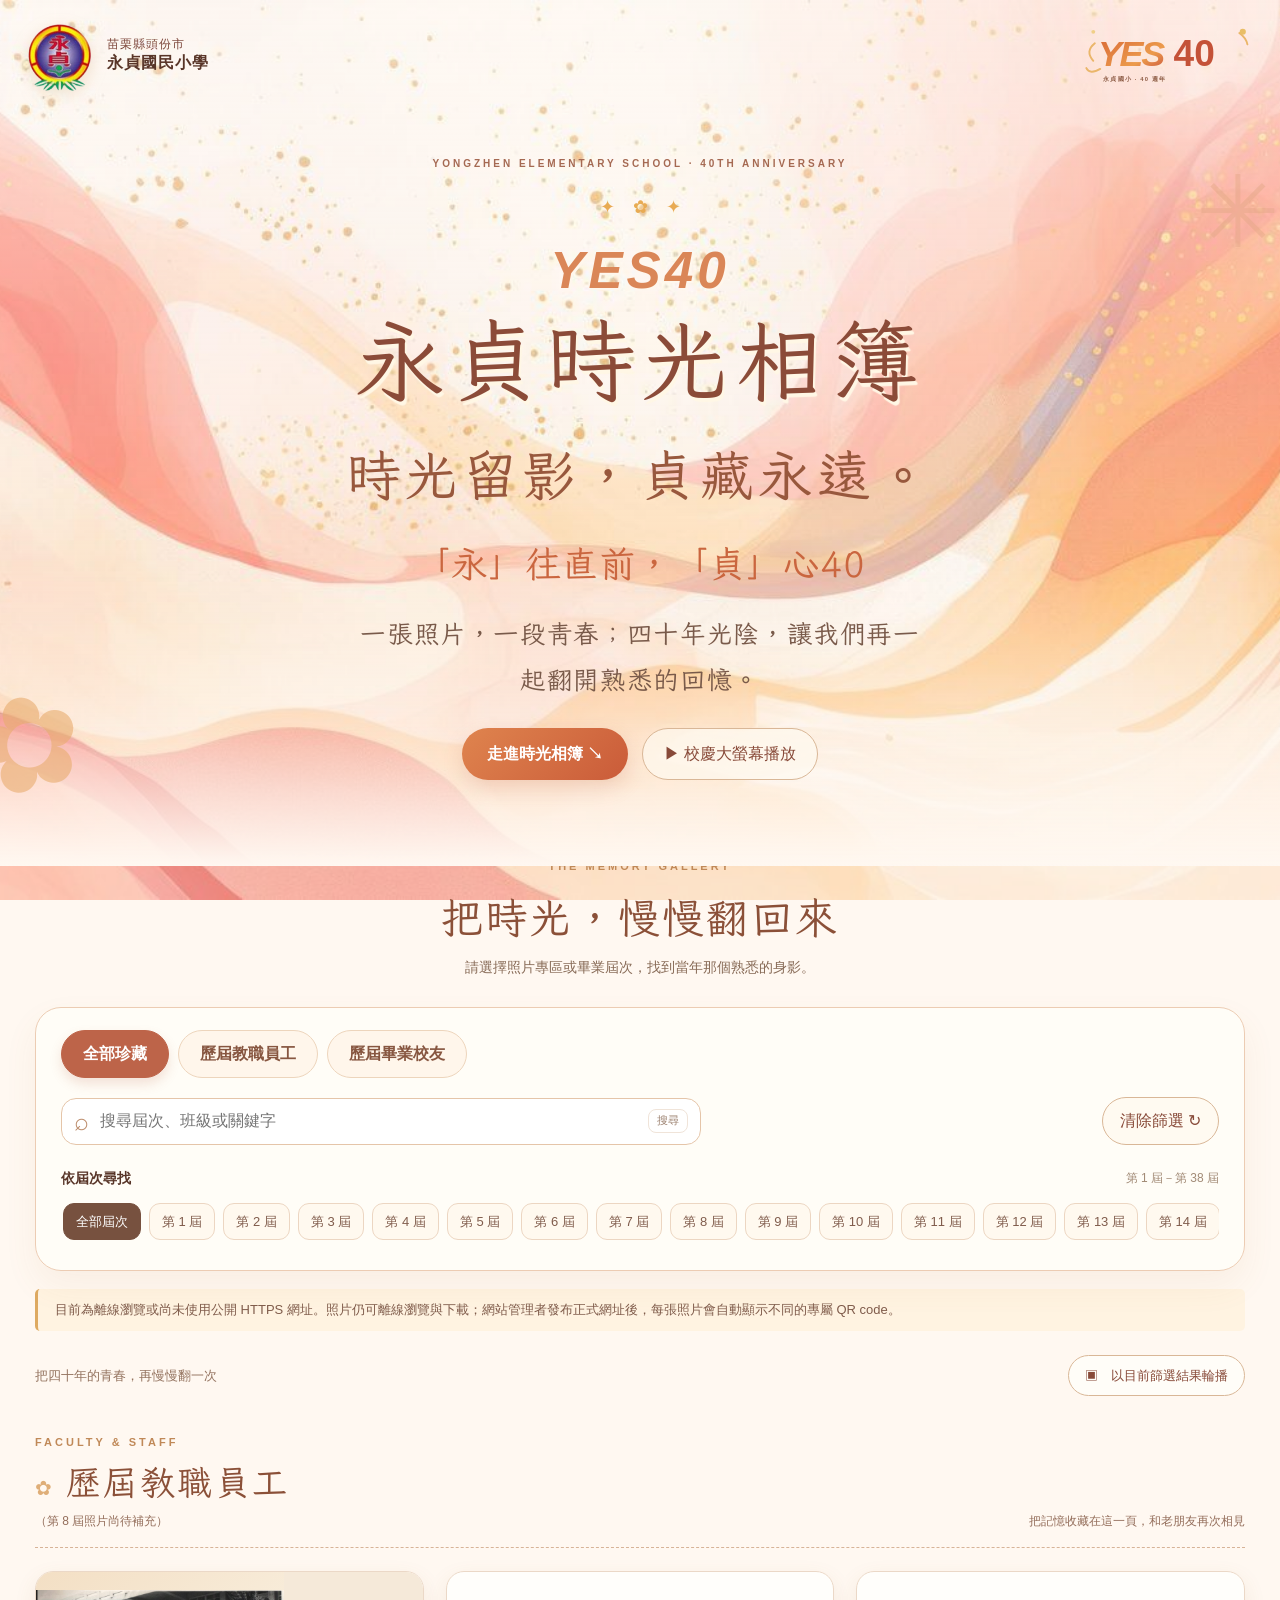
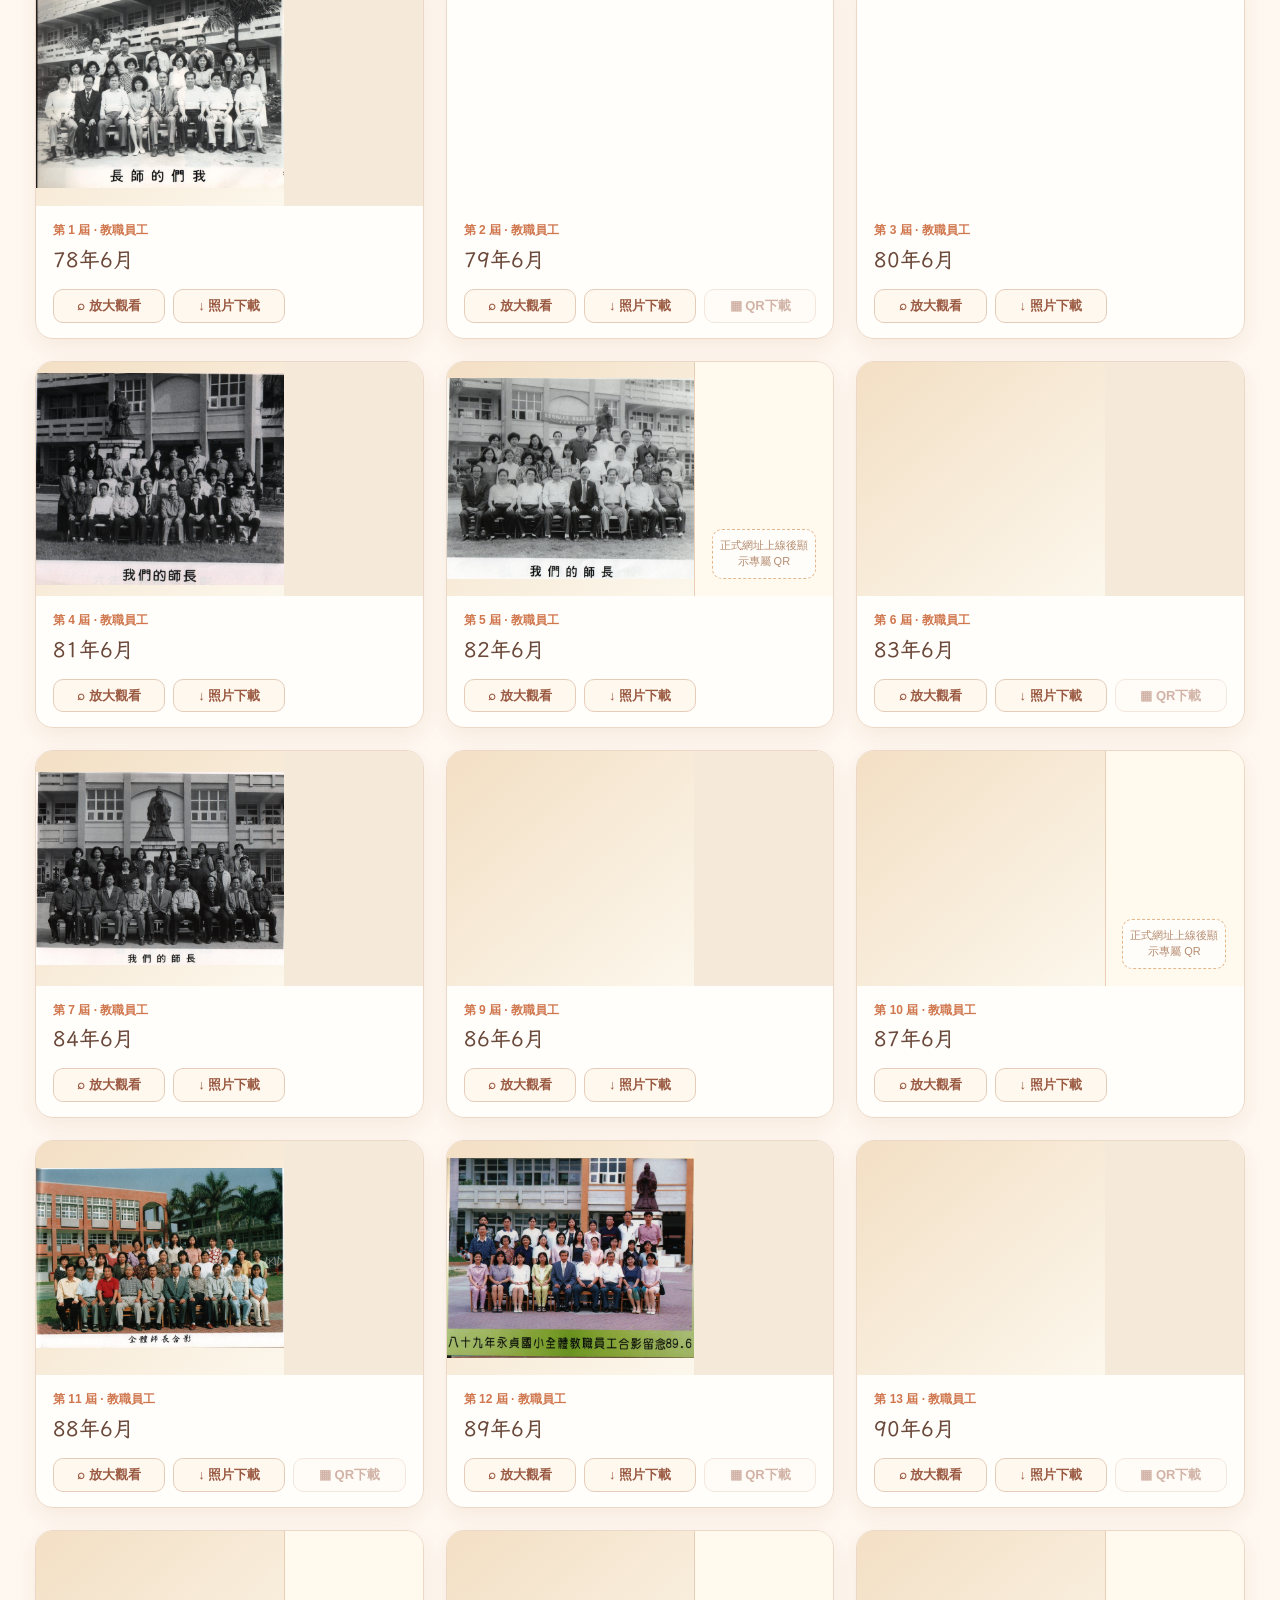
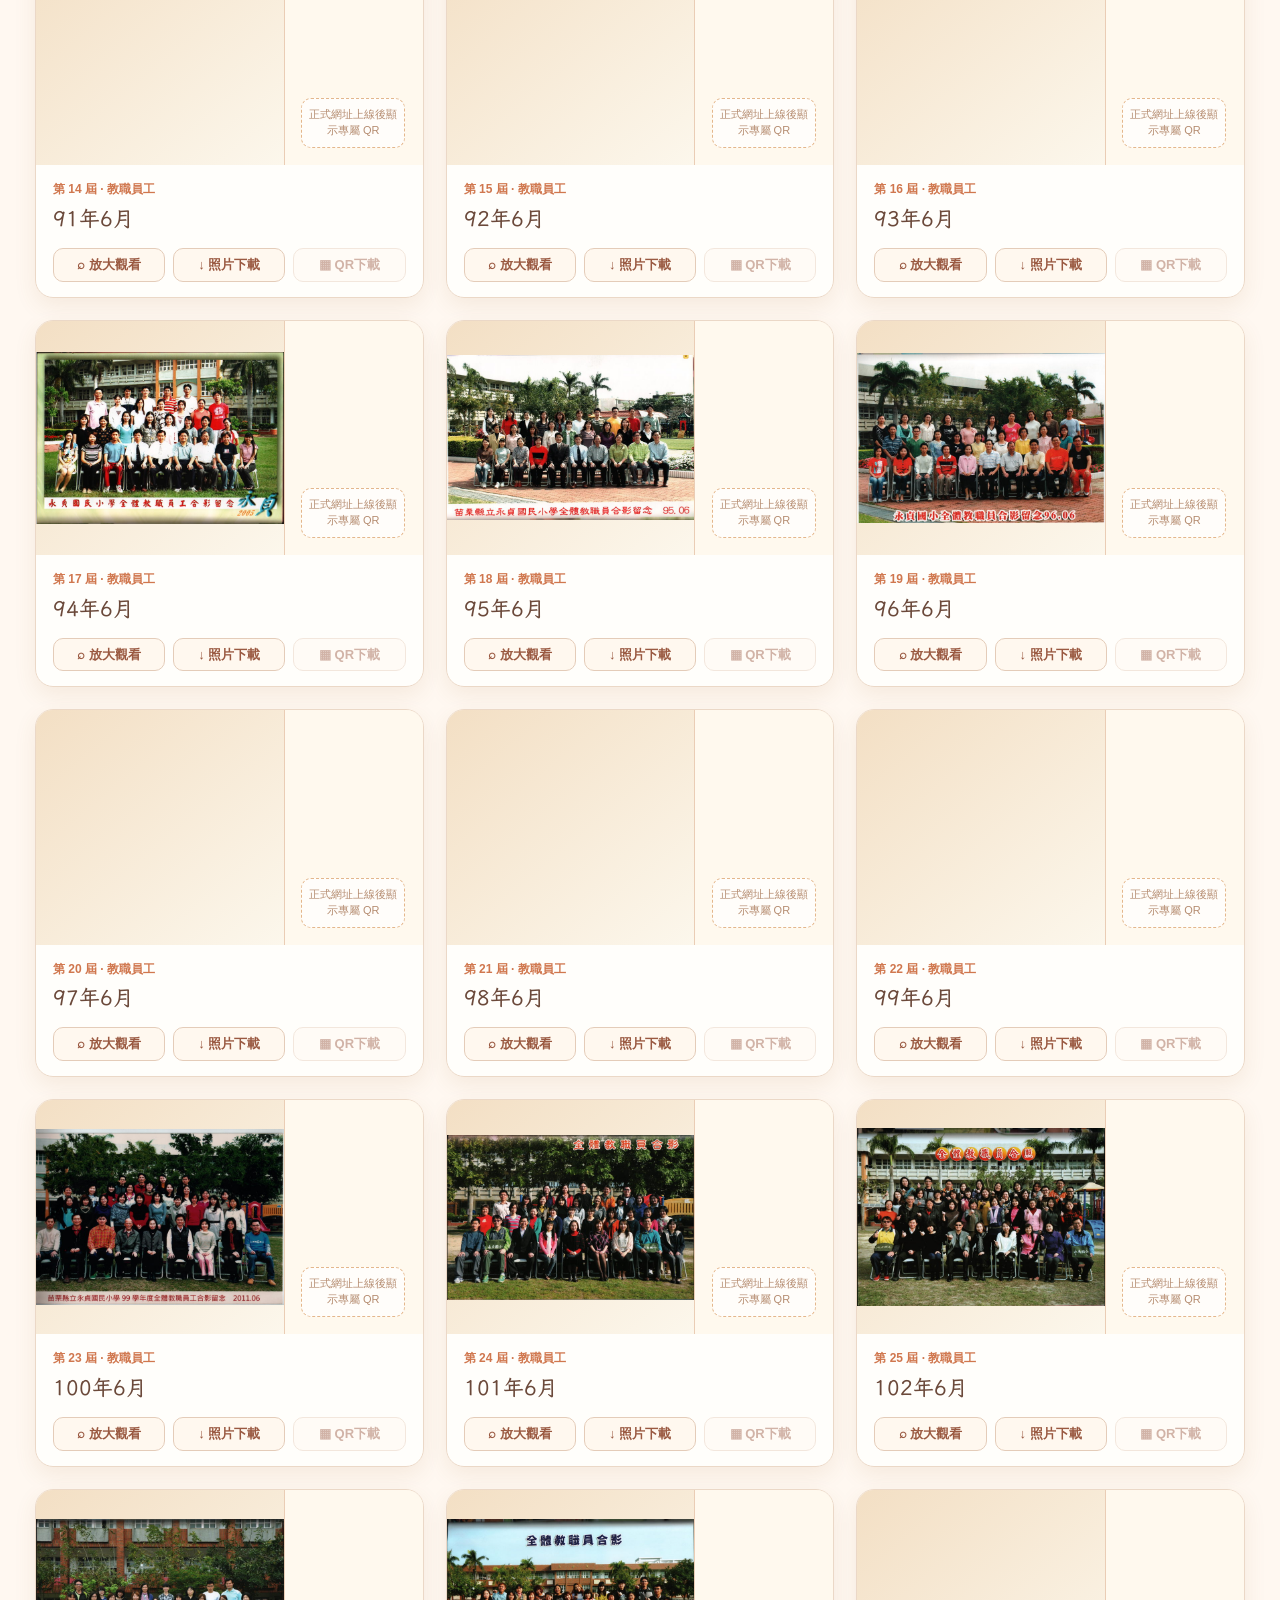
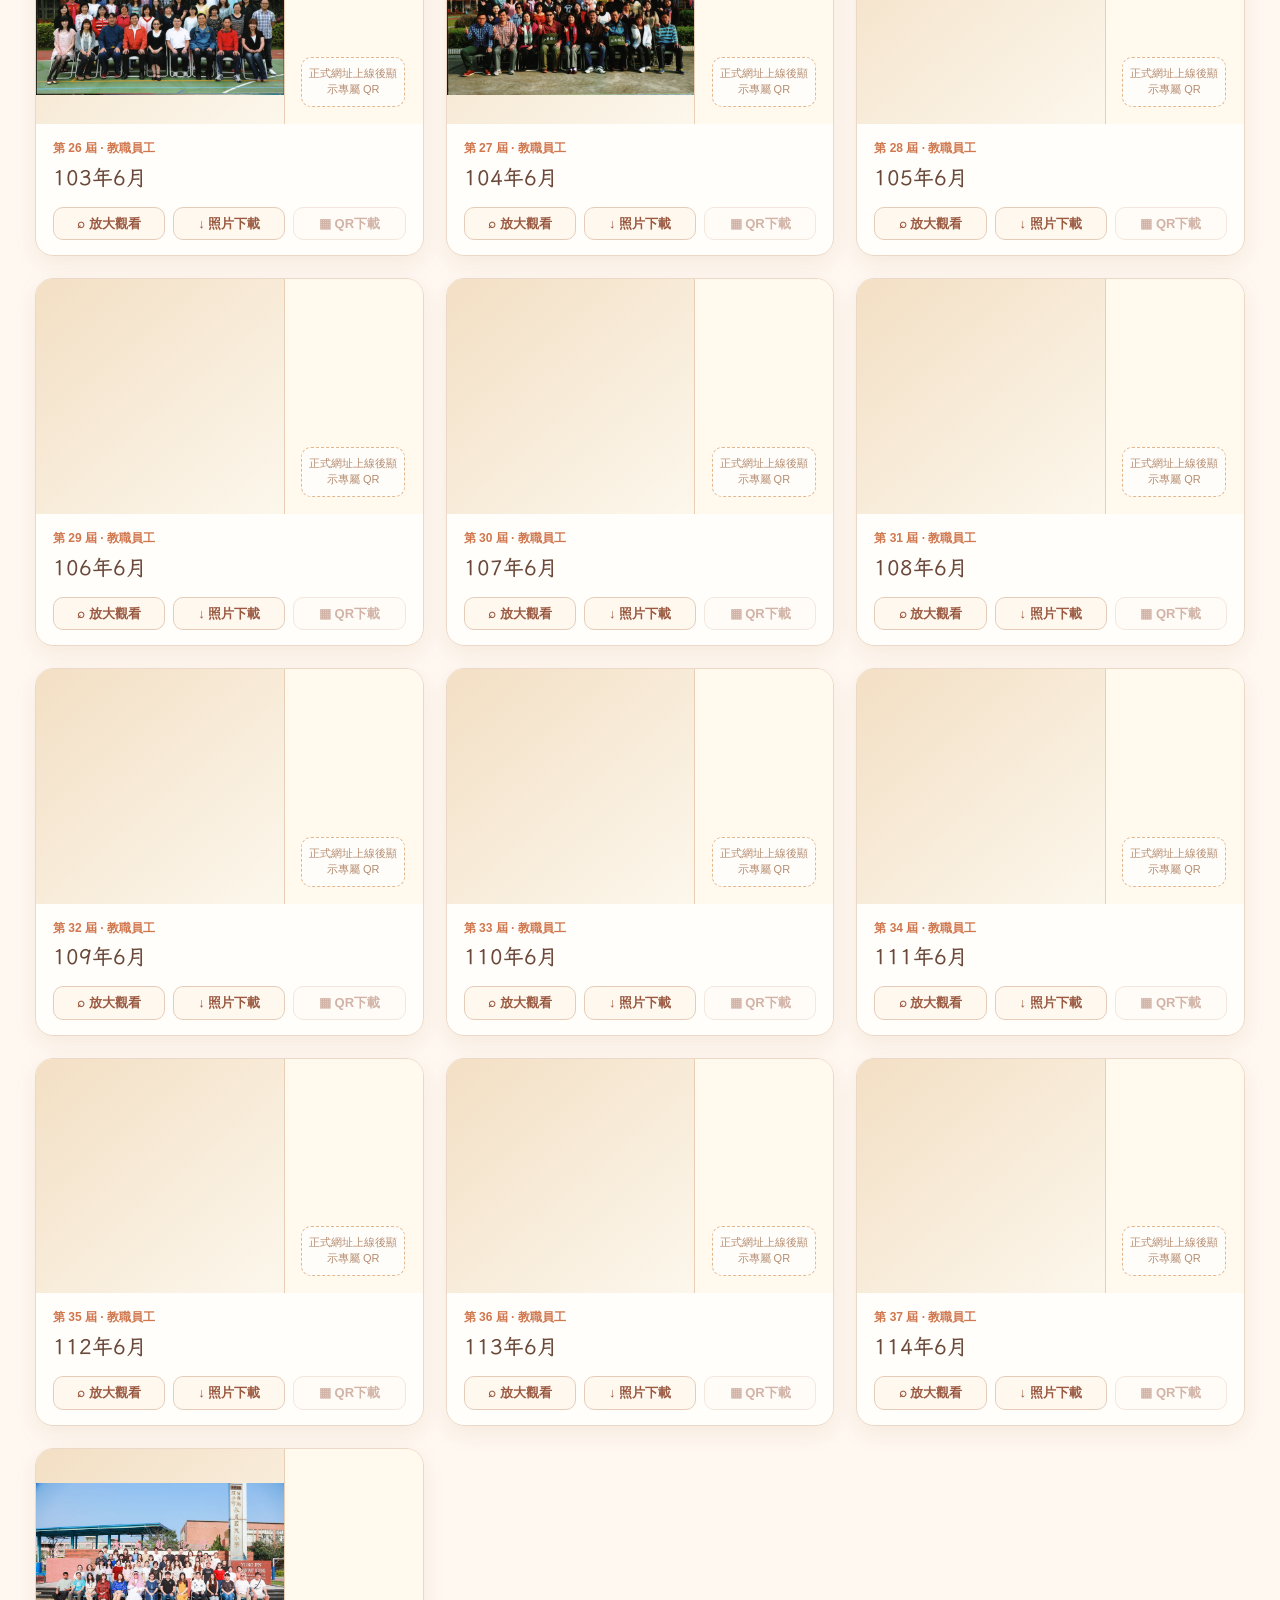
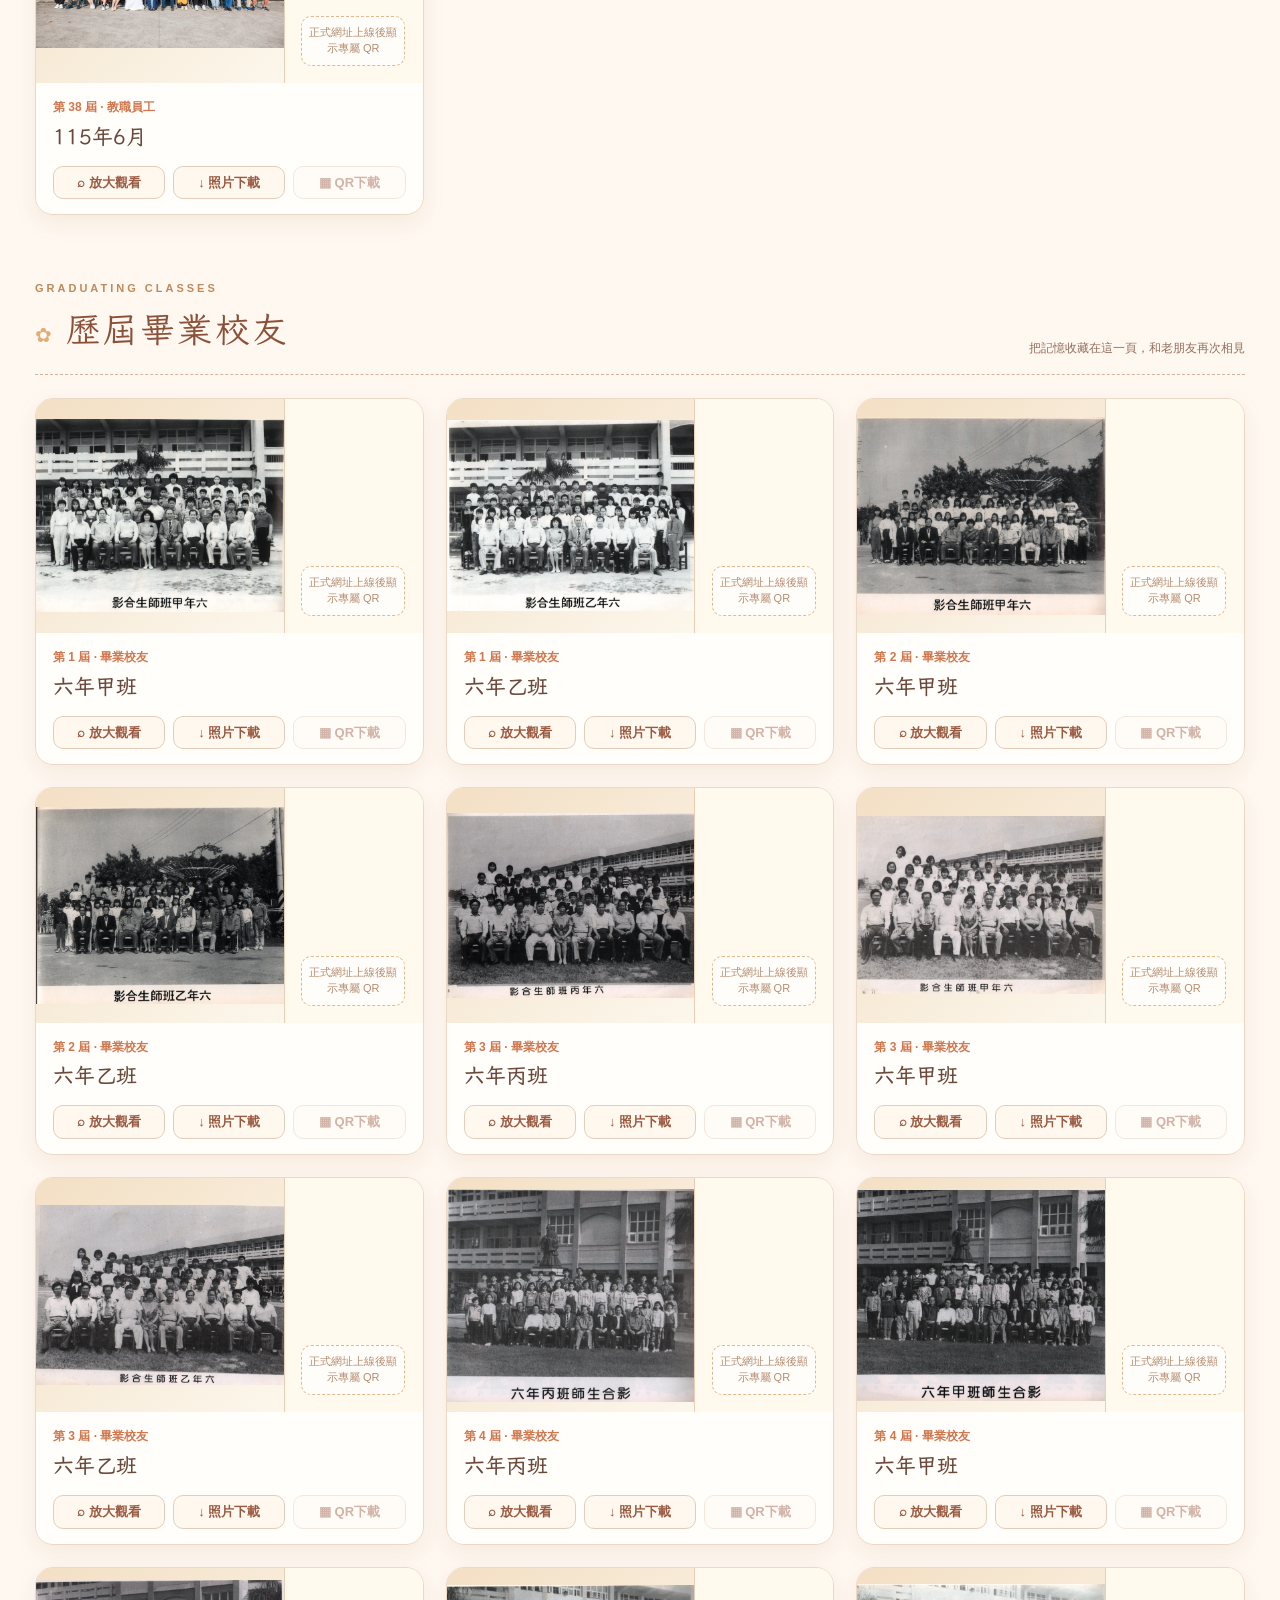
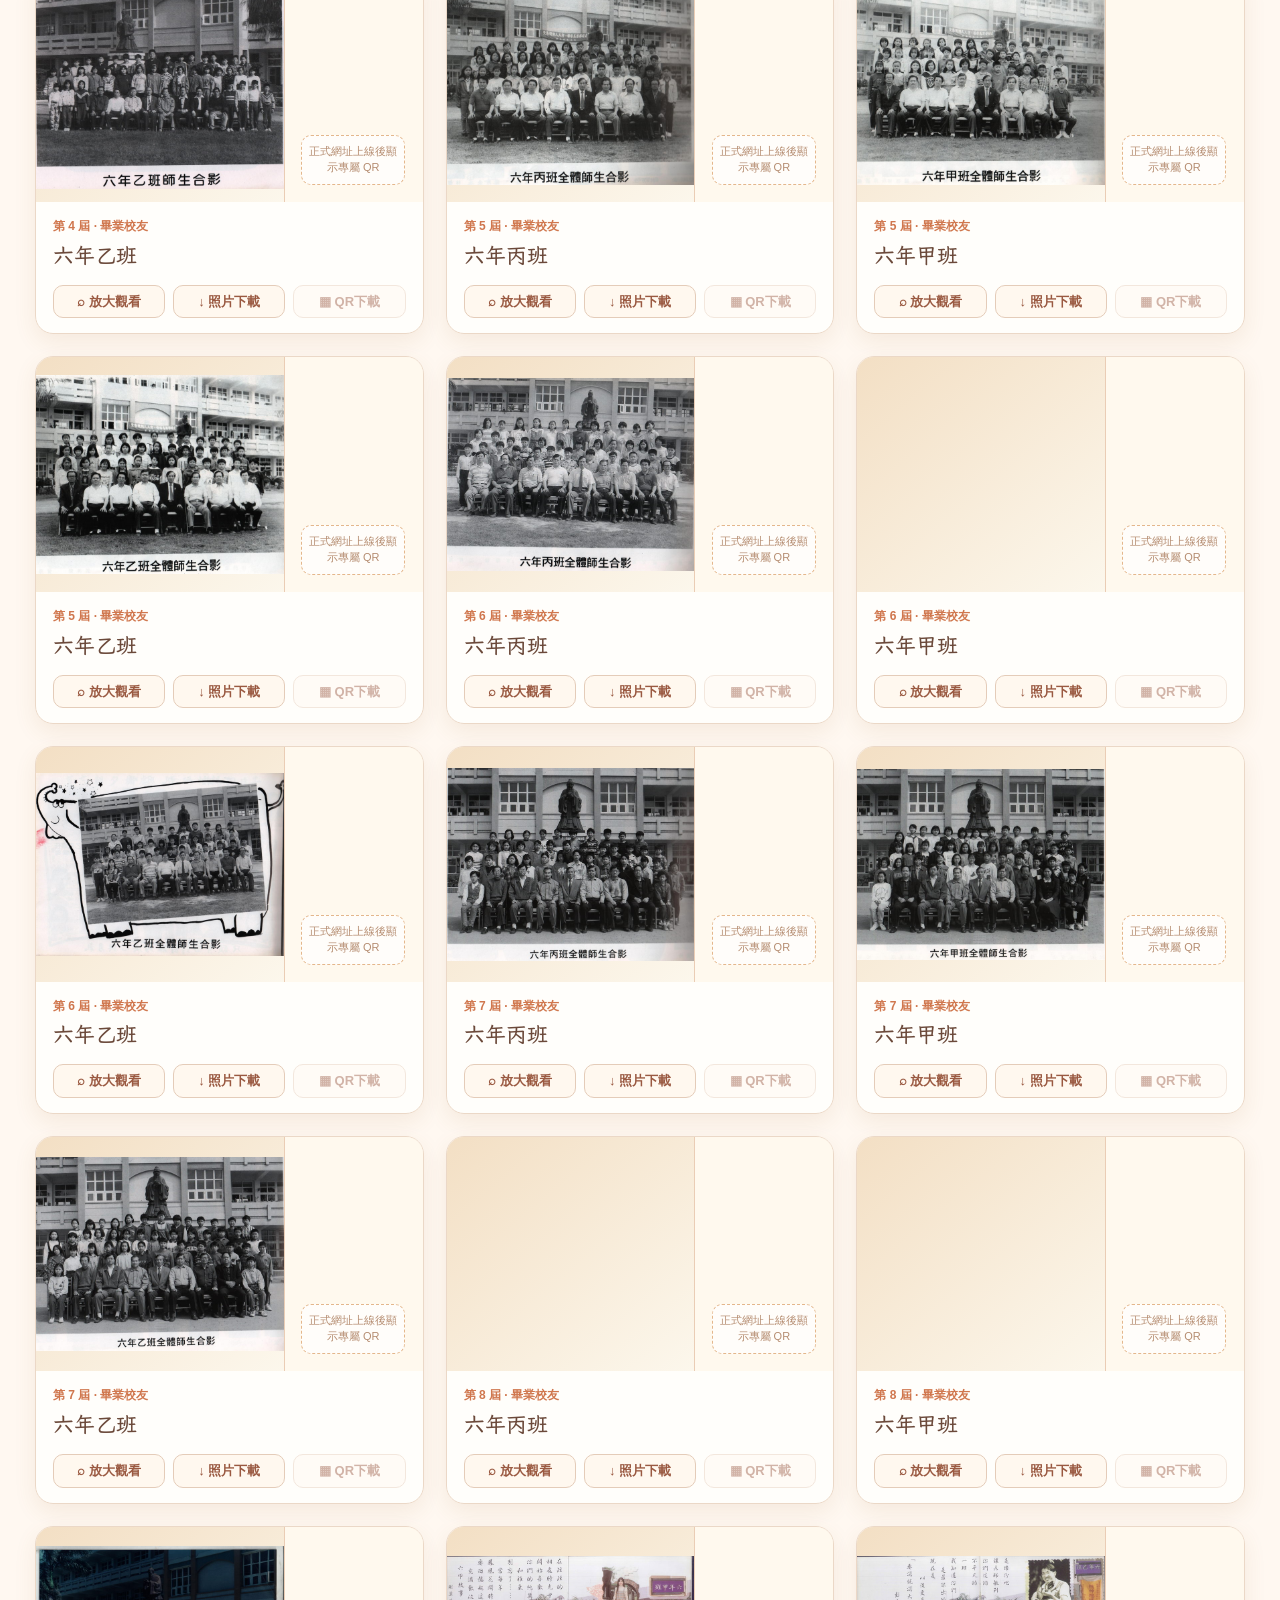
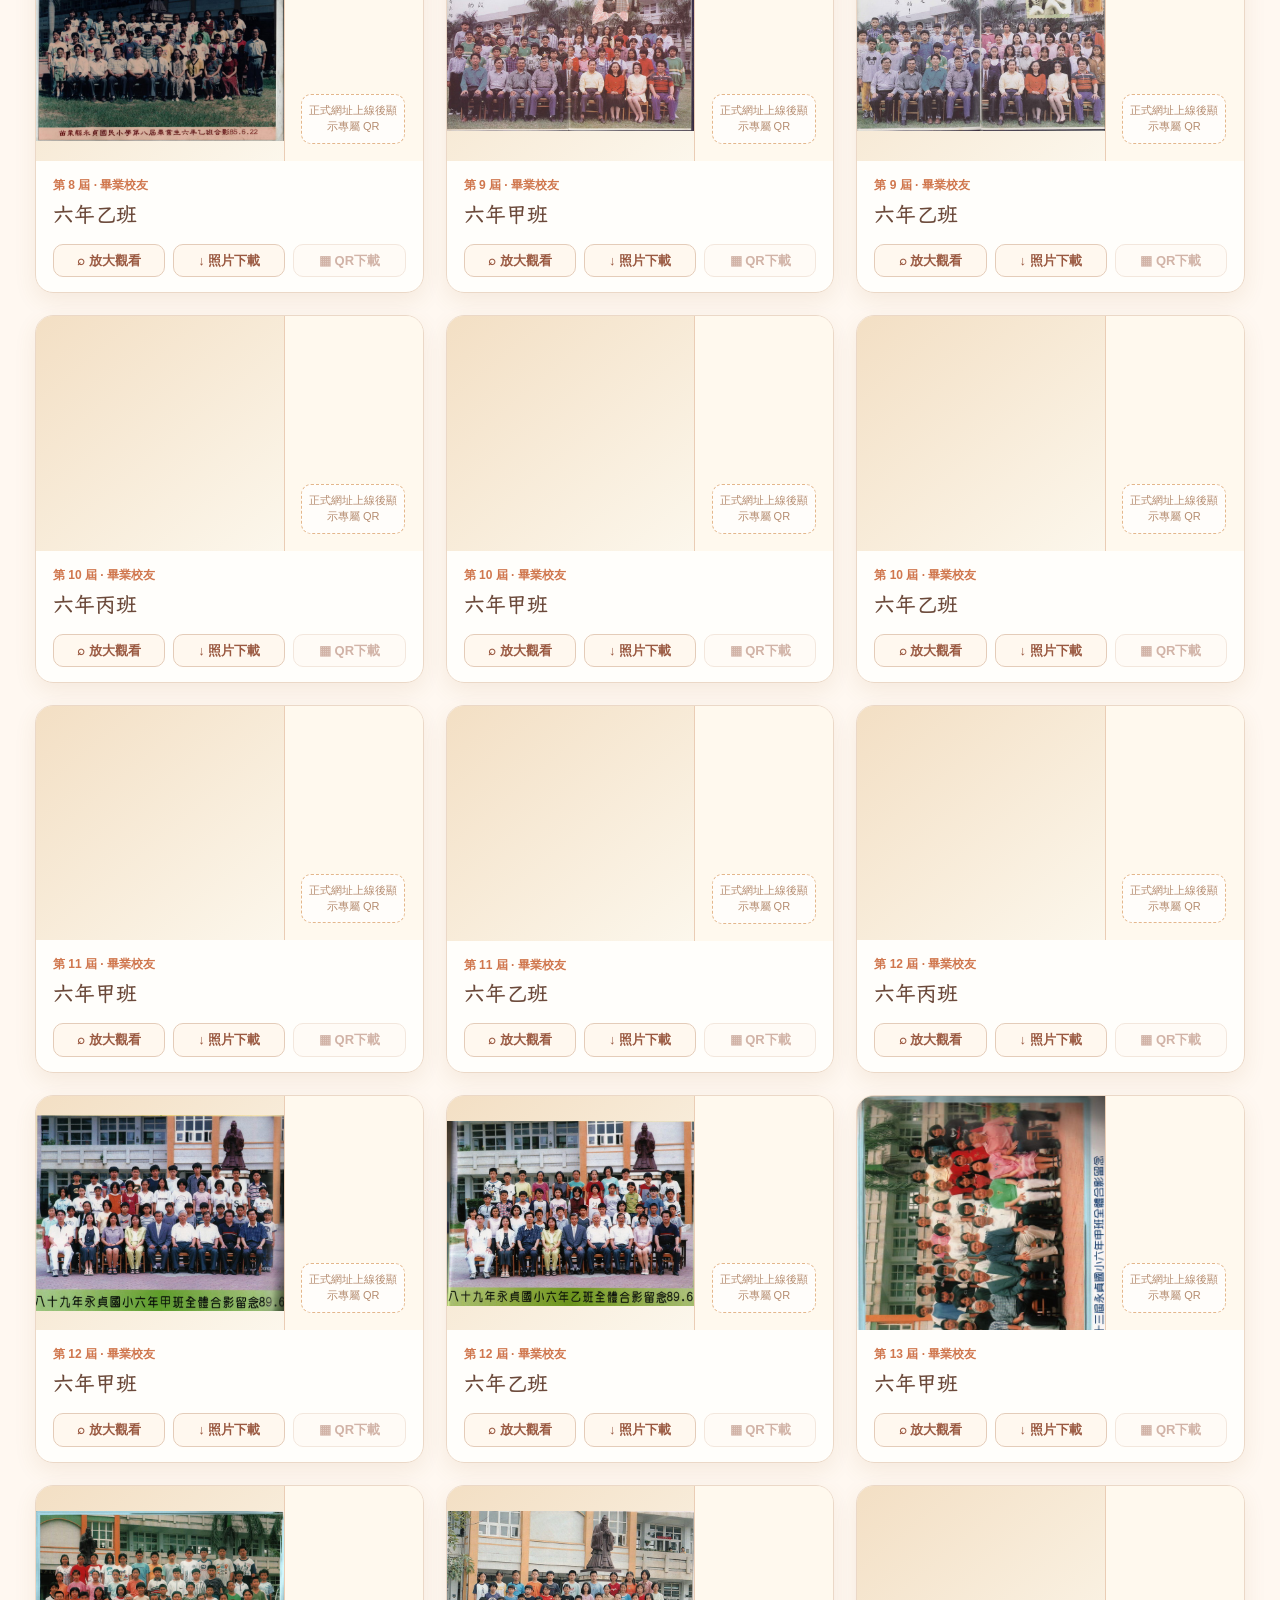
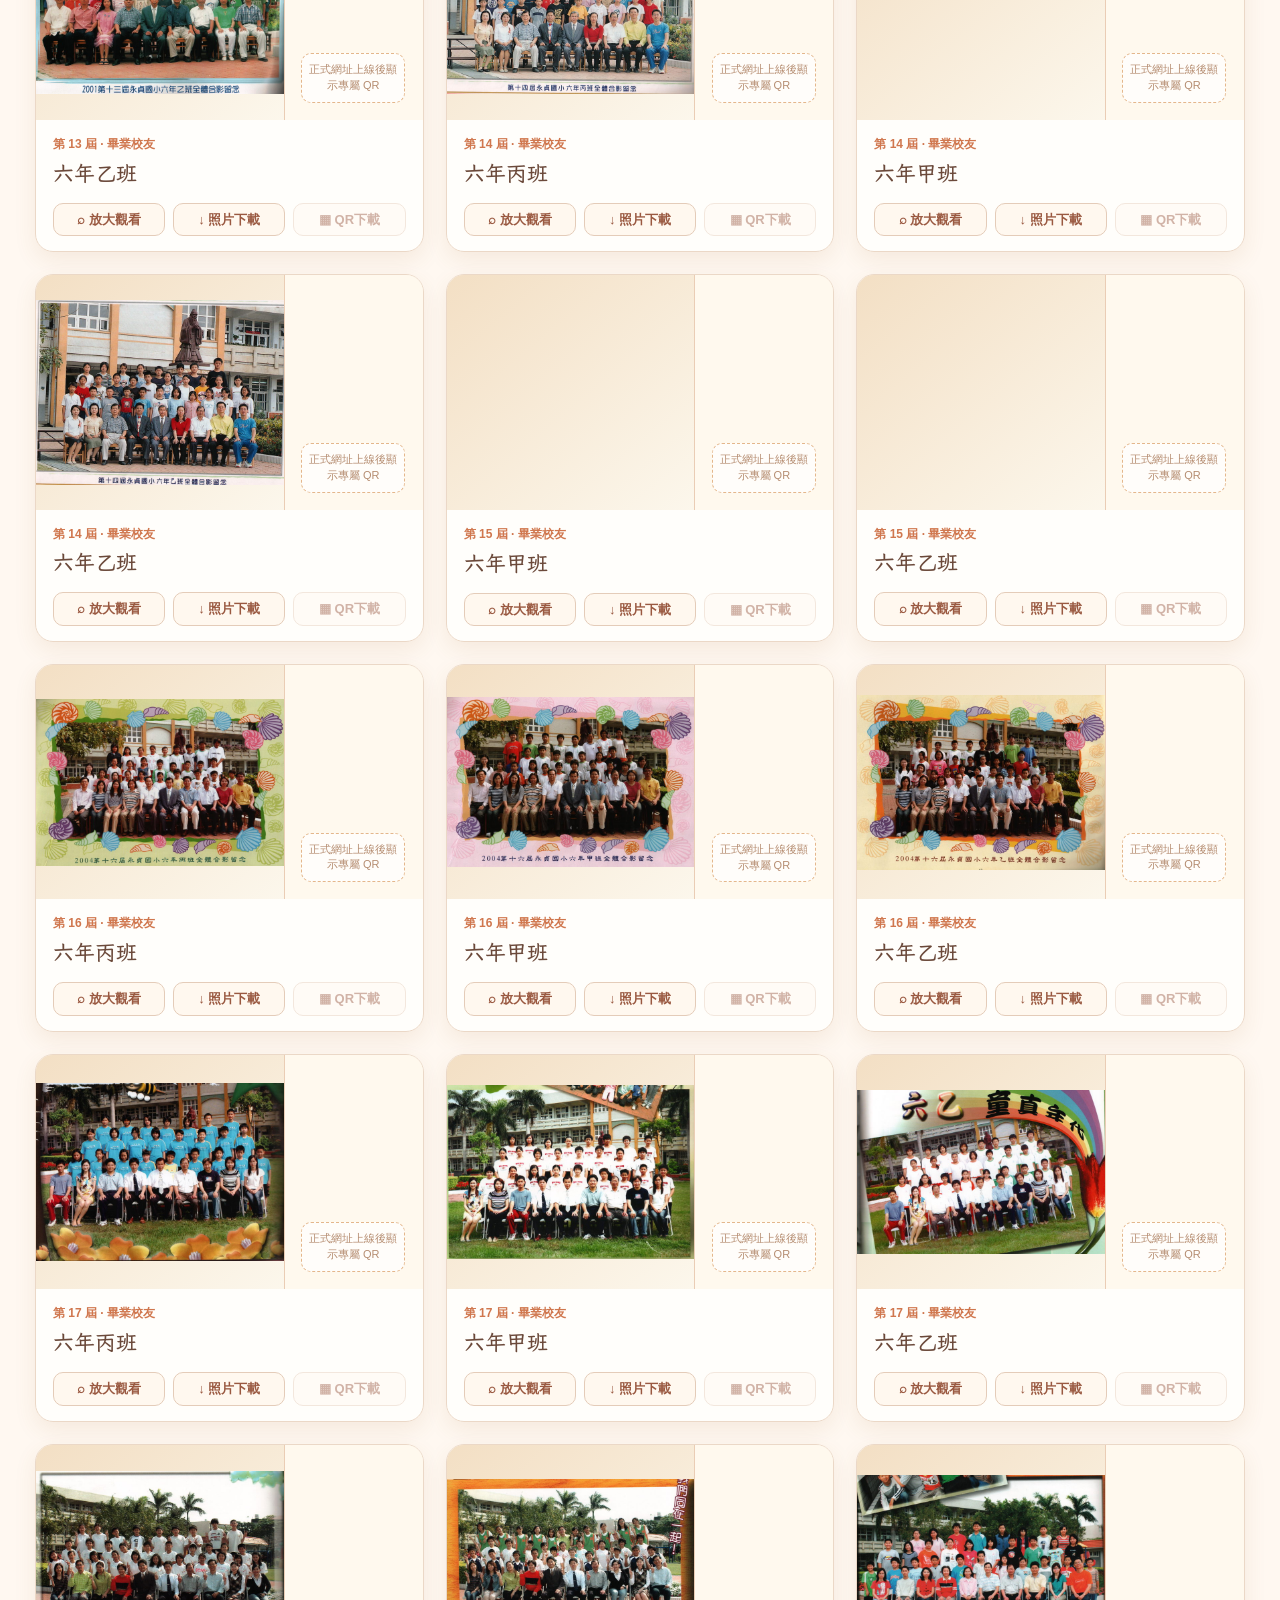
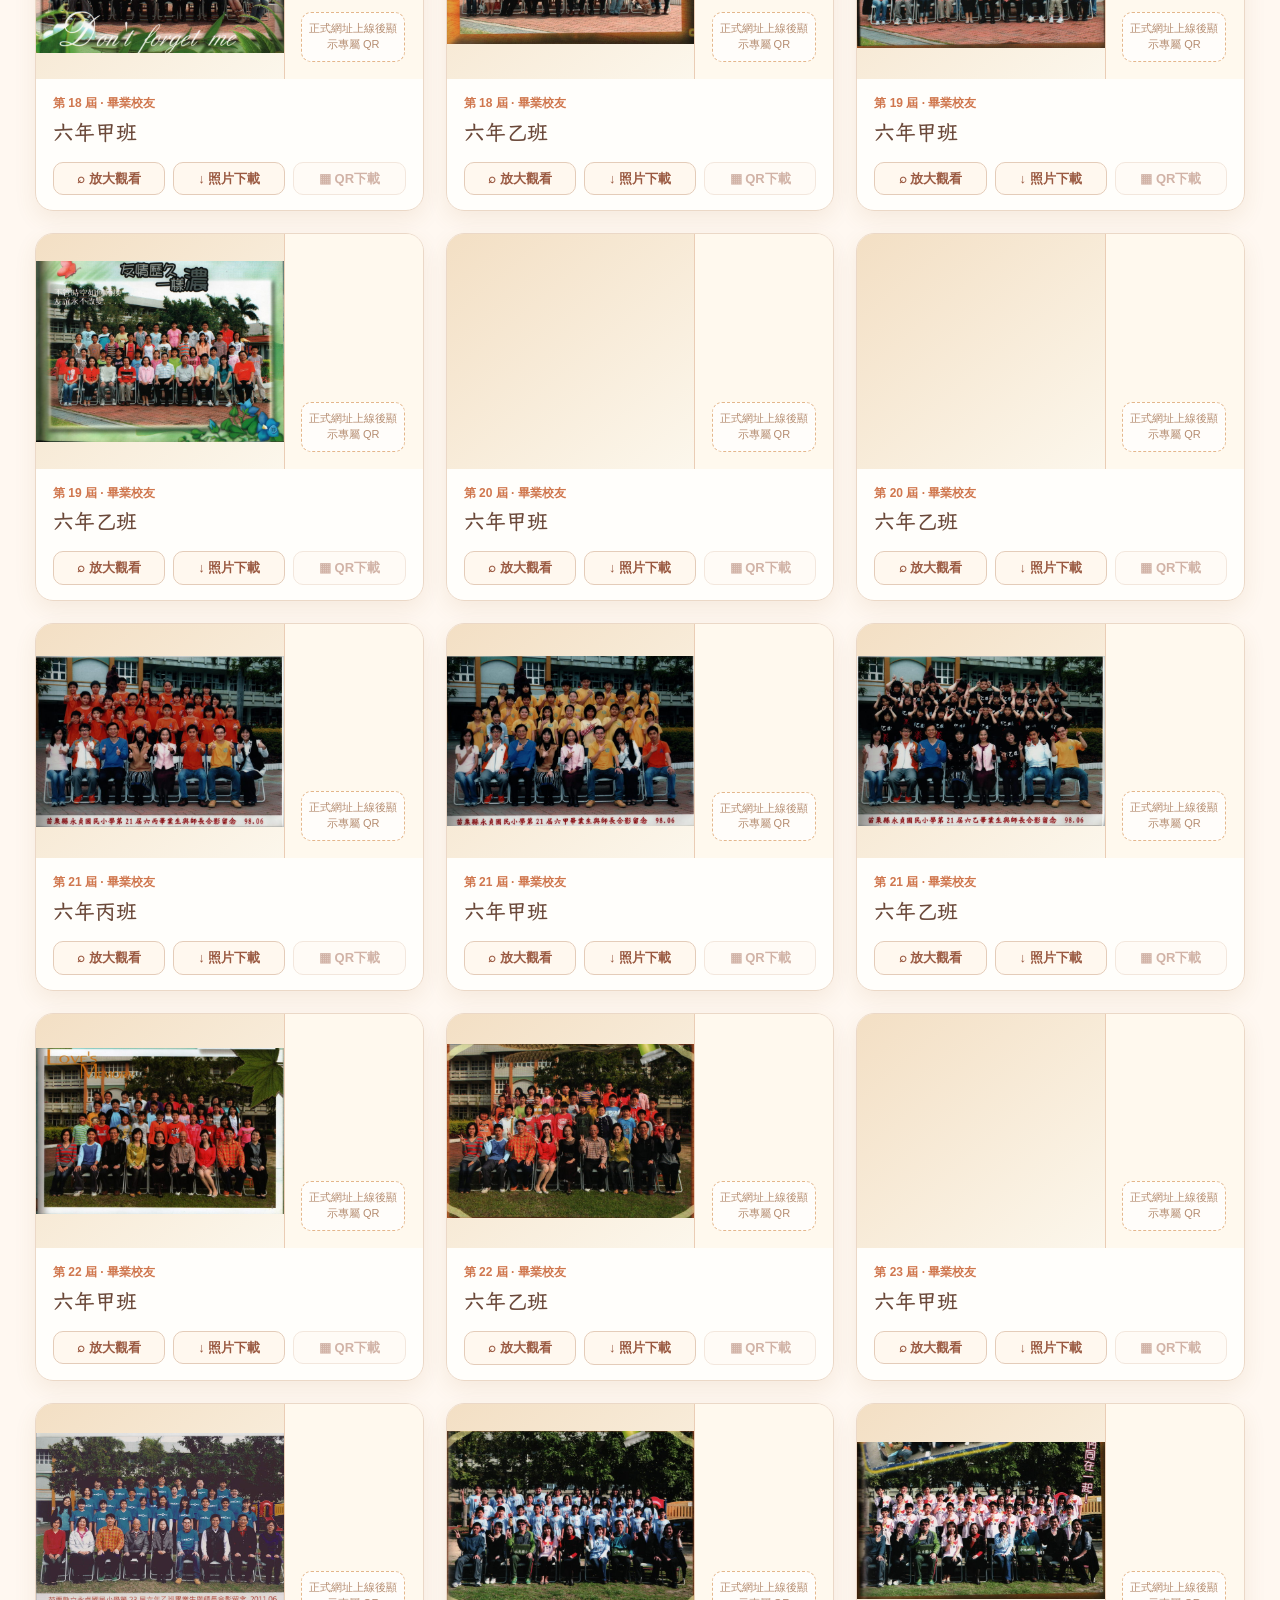
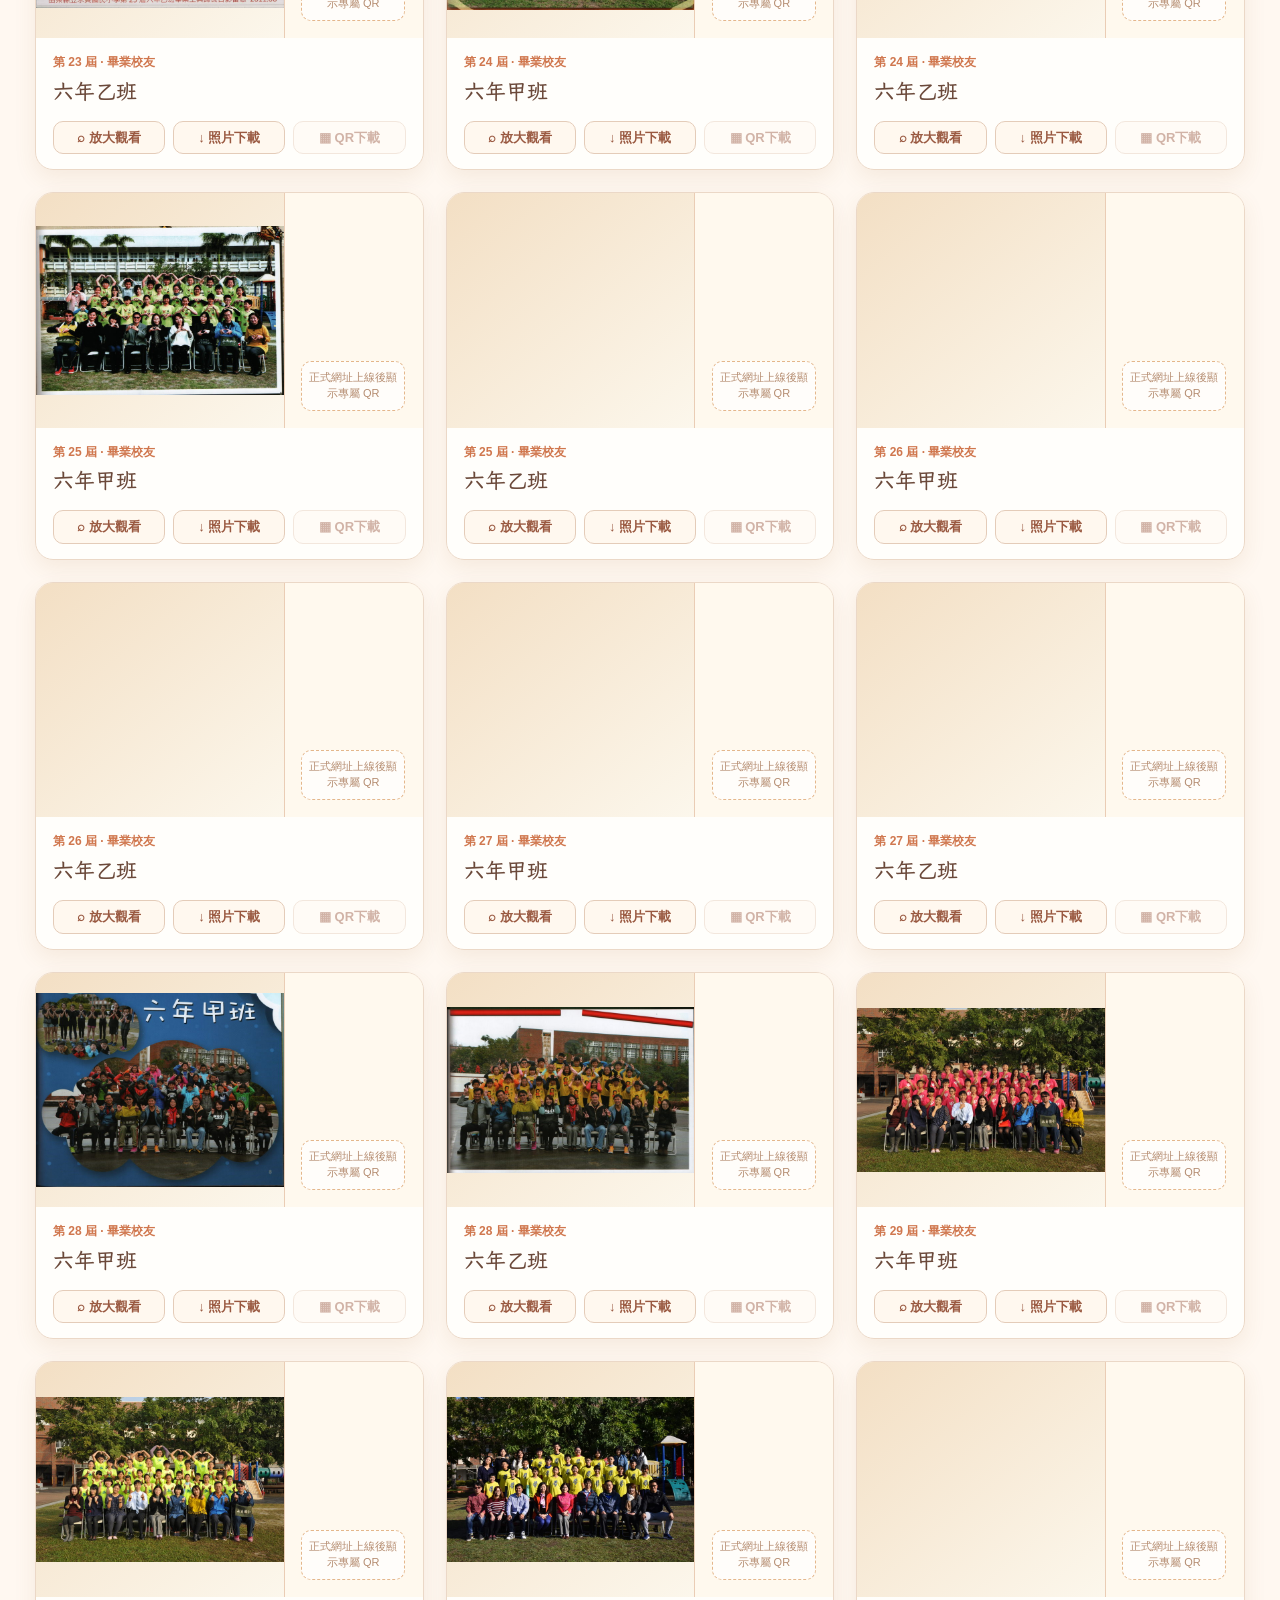
==== commit f0efd5b5: "Add files via upload" ====
--- a/index.html
+++ b/index.html
@@ -1,78 +1,116 @@
 <!doctype html>
 <html lang="zh-Hant-TW"><head>
-<meta charset="utf-8"><meta name="viewport" content="width=device-width,initial-scale=1"><meta name="theme-color" content="#fbe7cf">
-<meta name="description" content="YES40 永貞時光相簿，珍藏永貞國小第一至三十八屆教職員工與畢業校友的校園記憶。">
-<title>YES40｜永貞時光相簿</title><link rel="icon" href="assets/永貞國小校徽.png"><link rel="stylesheet" href="assets/style.css">
-<script defer src="config.js"></script><script defer src="assets/data.js"></script><script defer src="assets/js/qr-offline.js"></script><script defer src="assets/app.js"></script>
-
-<!-- YES40_FONT_V4_START -->
-<link rel="preconnect" href="https://fonts.googleapis.com">
-<link rel="preconnect" href="https://fonts.gstatic.com" crossorigin>
-<link rel="stylesheet" href="https://fonts.googleapis.com/css2?family=LXGW+WenKai+TC:wght@400;700&family=Noto+Sans+TC:wght@400;500;600;700&display=swap">
-<style id="YES40_FONT_V4_CSS">
-/* YES40 v4 · 霞鶩文楷 TC x 清晰閱讀字體 | 2026-10-23
-   僅修改字體呈現，不修改照片、輪播、QR Code 或 JavaScript 邏輯。 */
+<meta charset="utf-8"/><meta content="width=device-width,initial-scale=1" name="viewport"/><meta content="#fbe7cf" name="theme-color"/>
+<meta content="YES40 永貞時光相簿，珍藏永貞國小第一至三十八屆教職員工與畢業校友的校園記憶。" name="description"/>
+<title>YES40｜永貞時光相簿</title><link href="assets/永貞國小校徽.png" rel="icon"/><link href="assets/style.css" rel="stylesheet"/>
+<script defer="" src="config.js"></script><script defer="" src="assets/data.js"></script><script defer="" src="assets/js/qr-offline.js"></script><script defer="" src="assets/app.js"></script>
+<link href="https://fonts.googleapis.com" rel="preconnect"/><link crossorigin="anonymous" href="https://fonts.gstatic.com" rel="preconnect"/><link href="https://fonts.googleapis.com/css2?family=LXGW+WenKai+TC:wght@300;400;700&amp;display=swap" rel="stylesheet"/><style id="yes40-v41-font-patch">
+/* YES40 v4.1: 指定文字專用字體。原站的 assets/style.css 保持不變。
+   霞鶩文楷 TC：Google Fonts；辰宇落雁體 2.0：作者官方公開字體來源。
+   本檔案不包含也不重新散佈任何字型檔。 */
+@font-face {
+  font-family: "YES40 ChenYuLuoYan";
+  src: url("https://raw.githubusercontent.com/Chenyu-otf/chenyuluoyan_thin/main/ChenYuluoyan-2.0-Thin.ttf") format("truetype");
+  font-style: normal;
+  font-weight: 400;
+  font-display: swap;
+}
 :root {
-  --yes40-title-font: 'LXGW WenKai TC', 'DFKai-SB', 'BiauKai', 'KaiTi', serif;
-  --yes40-reading-font: 'Noto Sans TC', 'Microsoft JhengHei', 'PingFang TC', system-ui, sans-serif;
+  --yes40-wenkai: "LXGW WenKai TC", "LXGW WenKai", "Kaiti TC", "DFKai-SB", serif;
+  --yes40-chenyu: "YES40 ChenYuLuoYan", "LXGW WenKai TC", "DFKai-SB", cursive;
 }
-/* 導覽、操作文字與說明：清晰易讀 */
-html, body, button, input, select, textarea, nav, footer, small, label,
-[role='button'], .top-nav, .toolbar, .actions, .controls,
-.screen-control, .modal-toolbar, .sharebox, .footnote,
-.photo-card p, .detail p, .caption, .description, .hint, .tip,
-[class*='copyright'], [class*='notice'], [class*='disclaimer'],
-[class*='qr-tip'], [class*='toolbar'] {
-  font-family: var(--yes40-reading-font) !important;
-}
-/* 主題標題、相簿名稱、屆次：溫暖的霞鶩文楷 */
-h1, h2, h3, h4,
-#gallery-title, #screen-title, #modal-title,
-.brand h1, .hero h2, .tile h3, .photo-card h3, .screen-meta h2,
-.section-title h2, .screen-head strong,
-[class~='title'], [class~='heading'],
-[class*='-title']:not(button):not(a):not(input):not(select),
-[class*='_title']:not(button):not(a):not(input):not(select),
-[class*='-heading']:not(button):not(a):not(input):not(select),
-[class*='_heading']:not(button):not(a):not(input):not(select) {
-  font-family: var(--yes40-title-font) !important;
-  font-weight: 700;
-  letter-spacing: .035em;
-  line-height: 1.38;
+/* 大標題原為 PNG 圖片；v4.1 改成真正的文字，才可以指定霞鶩文楷。 */
+.hero-inner .hero-title-live {
+  display: block;
+  max-width: 100%;
+  font-family: var(--yes40-wenkai) !important;
+  font-style: normal;
+  font-size: clamp(2.8rem, 8.3vw, 7.25rem);
+  font-weight: 400 !important;
+  line-height: 1.35;
+  color: #874831;
+  letter-spacing: .055em;
+  text-align: center;
   overflow-wrap: anywhere;
 }
-/* 避免年份 / YES40 字樣換成楷體後破壞識別標誌 */
-.mark, .forty, [class*='logo'], [class*='brand-mark'] {
-  font-family: var(--yes40-reading-font) !important;
+.hero-inner .hero-verse-live {
+  display: inline-block;
+  max-width: 100%;
+  font-family: var(--yes40-wenkai) !important;
+  font-size: clamp(1.55rem, 4.25vw, 3.9rem);
+  font-weight: 400 !important;
+  line-height: 1.5;
+  color: #98583d;
+  letter-spacing: .09em;
+  text-align: center;
 }
-/* 小螢幕略收字距，維持原版面 */
-@media (max-width: 700px) {
-  h1, h2, h3, h4, [class~='title'], [class*='-title'] {
-    letter-spacing: .01em;
-  }
+.section-lead h2 {
+  font-family: var(--yes40-wenkai) !important;
+  font-weight: 400 !important;
+  line-height: 1.5;
+  letter-spacing: .055em;
 }
-</style>
-<!-- YES40_FONT_V4_END -->
-
-</head>
+.closing .closing-verse-live {
+  display: block;
+  width: min(100%, 1050px);
+  max-width: 100%;
+  margin-inline: auto;
+  font-family: var(--yes40-wenkai) !important;
+  font-size: clamp(2rem, 5.05vw, 4.65rem);
+  font-weight: 400 !important;
+  line-height: 1.55;
+  letter-spacing: .05em;
+  text-align: center;
+  color: #844a35;
+  overflow-wrap: anywhere;
+}
+/* 兩句校慶標語專用辰宇落雁體，不影響按鈕與一般說明。 */
+.hero-inner .hero-sub,
+.hero-inner .hero-desc {
+  font-family: var(--yes40-chenyu) !important;
+  font-style: normal;
+  font-weight: 400 !important;
+  letter-spacing: .025em;
+  line-height: 1.8;
+}
+.hero-inner .hero-sub { font-size: clamp(1.65rem, 2.85vw, 2.5rem); }
+.hero-inner .hero-desc { font-size: clamp(1.35rem, 2vw, 1.8rem); }
+/* 網站頁尾：僅標題與使用聲明採用霞鶩文楷。 */
+.sitefooter strong,
+.sitefooter p {
+  font-family: var(--yes40-wenkai) !important;
+  font-style: normal;
+  font-weight: 400 !important;
+  line-height: 1.95;
+}
+.sitefooter strong { font-size: clamp(1.05rem, 1.5vw, 1.4rem); }
+.sitefooter p { font-size: clamp(.92rem, 1.1vw, 1.05rem); }
+@media (max-width: 650px) {
+  .hero-inner .hero-title-live { font-size: clamp(2.4rem, 10vw, 4.8rem); letter-spacing: .015em; }
+  .hero-inner .hero-verse-live { font-size: clamp(1.45rem, 5.2vw, 2.5rem); letter-spacing: .01em; }
+  .closing .closing-verse-live { font-size: clamp(1.7rem, 5.6vw, 2.75rem); letter-spacing: .015em; }
+  .hero-inner .hero-sub { font-size: clamp(1.45rem, 4.5vw, 1.85rem); }
+  .hero-inner .hero-desc { font-size: clamp(1.2rem, 3.9vw, 1.55rem); }
+}
+</style></head>
 <body data-page="home">
-<div class="paper-grain" aria-hidden="true"></div>
+<div aria-hidden="true" class="paper-grain"></div>
 <header class="masthead">
-  <div class="topline"><a class="schoolbrand" href="index.html" aria-label="返回永貞時光相簿首頁"><img src="assets/永貞國小校徽.png" alt="永貞國小校徽"><span>苗栗縣頭份市<br><b>永貞國民小學</b></span></a><div class="topactions"><img class="yes-logo" src="assets/YES40紀念字樣.svg" alt="YES40 校慶紀念字樣"></div></div>
-  <div class="hero-inner"><span class="mini-label">YONGZHEN ELEMENTARY SCHOOL · 40TH ANNIVERSARY</span><div class="ornament" aria-hidden="true">✦　✿　✦</div><h1><span class="headline-prefix">YES40</span><img class="hero-title-art" src="assets/手寫_永貞時光相簿.png" alt="永貞時光相簿"></h1><p class="hero-verse"><img src="assets/手寫_時光留影貞藏永遠.png" alt="時光留影，貞藏永遠。"></p><p class="hero-sub">「永」往直前，「貞」心40</p><p class="hero-desc">一張照片，一段青春；四十年光陰，讓我們再一起翻開熟悉的回憶。</p><div class="hero-actions"><a href="#albums" class="primarybtn">走進時光相簿 <span aria-hidden="true">↘</span></a><button id="slideStartTop" class="ghostbtn" type="button">▶ 校慶大螢幕播放</button></div></div>
-  <div class="hero-flower flower-left" aria-hidden="true">✿</div><div class="hero-flower flower-right" aria-hidden="true">✳</div>
+<div class="topline"><a aria-label="返回永貞時光相簿首頁" class="schoolbrand" href="index.html"><img alt="永貞國小校徽" src="assets/永貞國小校徽.png"/><span>苗栗縣頭份市<br/><b>永貞國民小學</b></span></a><div class="topactions"><img alt="YES40 校慶紀念字樣" class="yes-logo" src="assets/YES40紀念字樣.svg"/></div></div>
+<div class="hero-inner"><span class="mini-label">YONGZHEN ELEMENTARY SCHOOL · 40TH ANNIVERSARY</span><div aria-hidden="true" class="ornament">✦　✿　✦</div><h1><span class="headline-prefix">YES40</span><span class="hero-title-live">永貞時光相簿</span></h1><p class="hero-verse"><span class="hero-verse-live">時光留影，貞藏永遠。</span></p><p class="hero-sub">「永」往直前，「貞」心40</p><p class="hero-desc">一張照片，一段青春；四十年光陰，讓我們再一起翻開熟悉的回憶。</p><div class="hero-actions"><a class="primarybtn" href="#albums">走進時光相簿 <span aria-hidden="true">↘</span></a><button class="ghostbtn" id="slideStartTop" type="button">▶ 校慶大螢幕播放</button></div></div>
+<div aria-hidden="true" class="hero-flower flower-left">✿</div><div aria-hidden="true" class="hero-flower flower-right">✳</div>
 </header>
 <main class="shell" id="albums">
-  <div class="section-lead"><span class="caption-en">THE MEMORY GALLERY</span><h2>把時光，慢慢翻回來</h2><p>請選擇照片專區或畢業屆次，找到當年那個熟悉的身影。</p></div>
-  <section class="collection-control" aria-label="相簿搜尋與篩選"><div class="zone-tabs" role="group" aria-label="照片專區"><button type="button" class="zone-tab active" data-zone="all">全部珍藏</button><button type="button" class="zone-tab" data-zone="staff">歷屆教職員工</button><button type="button" class="zone-tab" data-zone="graduate">歷屆畢業校友</button></div>
-   <div class="filter-tools"><label class="searchbar"><span aria-hidden="true">⌕</span><input id="searchInput" type="search" placeholder="搜尋屆次、班級或關鍵字" aria-label="搜尋屆次、班級或關鍵字"><kbd>搜尋</kbd></label><button id="resetBtn" class="resetbtn" type="button">清除篩選 ↻</button></div>
-   <div class="cohort-heading"><strong>依屆次尋找</strong><span>第 1 屆－第 38 屆</span></div><div id="cohortFilter" class="cohort-scroller" role="group" aria-label="依屆次篩選"></div>
-  </section>
-  <div id="qrAlert" class="qr-alert" role="status"></div>
-  <div class="gallery-meta"><div id="resultLabel"></div><button id="slideStartGallery" class="slide-entry" type="button">▣　以目前篩選結果輪播</button></div>
-  <div id="galleryRoot" aria-live="polite"></div>
-  <div class="closing"><div class="closing-scribble" aria-hidden="true">✿　⋆　✼</div><img class="closing-verse" src="assets/手寫_翻開舊時光遇見永貞的我們.png" alt="翻開舊時光，遇見永貞的我們。"><p>讓一張張熟悉的笑容，陪我們重溫四十年的美好。</p></div>
+<div class="section-lead"><span class="caption-en">THE MEMORY GALLERY</span><h2>把時光，慢慢翻回來</h2><p>請選擇照片專區或畢業屆次，找到當年那個熟悉的身影。</p></div>
+<section aria-label="相簿搜尋與篩選" class="collection-control"><div aria-label="照片專區" class="zone-tabs" role="group"><button class="zone-tab active" data-zone="all" type="button">全部珍藏</button><button class="zone-tab" data-zone="staff" type="button">歷屆教職員工</button><button class="zone-tab" data-zone="graduate" type="button">歷屆畢業校友</button></div>
+<div class="filter-tools"><label class="searchbar"><span aria-hidden="true">⌕</span><input aria-label="搜尋屆次、班級或關鍵字" id="searchInput" placeholder="搜尋屆次、班級或關鍵字" type="search"/><kbd>搜尋</kbd></label><button class="resetbtn" id="resetBtn" type="button">清除篩選 ↻</button></div>
+<div class="cohort-heading"><strong>依屆次尋找</strong><span>第 1 屆－第 38 屆</span></div><div aria-label="依屆次篩選" class="cohort-scroller" id="cohortFilter" role="group"></div>
+</section>
+<div class="qr-alert" id="qrAlert" role="status"></div>
+<div class="gallery-meta"><div id="resultLabel"></div><button class="slide-entry" id="slideStartGallery" type="button">▣　以目前篩選結果輪播</button></div>
+<div aria-live="polite" id="galleryRoot"></div>
+<div class="closing"><div aria-hidden="true" class="closing-scribble">✿　⋆　✼</div><p class="closing-verse closing-verse-live">翻開舊時光，遇見永貞的我們。</p><p>讓一張張熟悉的笑容，陪我們重溫四十年的美好。</p></div>
 </main>
-<footer class="sitefooter"><img src="assets/永貞國小校徽.png" alt="永貞國小校徽"><div><strong>YES40 · 永貞時光相簿</strong><p>本相簿蒐整歷屆影像，供校史典藏、校友追憶及非營利紀念交流使用。影像涉及肖像權、個人資料或著作權事項，如需補充來源、反映、更正或申請下架，請洽永貞國民小學（037-623290）；校方接獲反映後將依實際情況查核處理。本網站不表示已取得所有影像當事人之授權。</p></div><span class="footer-40">YES 40</span></footer>
+<footer class="sitefooter"><img alt="永貞國小校徽" src="assets/永貞國小校徽.png"/><div><strong>YES40 · 永貞時光相簿</strong><p>本相簿蒐整歷屆影像，供校史典藏、校友追憶及非營利紀念交流使用。影像涉及肖像權、個人資料或著作權事項，如需補充來源、反映、更正或申請下架，請洽永貞國民小學（037-623290）；校方接獲反映後將依實際情況查核處理。本網站不表示已取得所有影像當事人之授權。</p></div><span class="footer-40">YES 40</span></footer>
 <div id="modalRoot"></div>
 </body></html>
